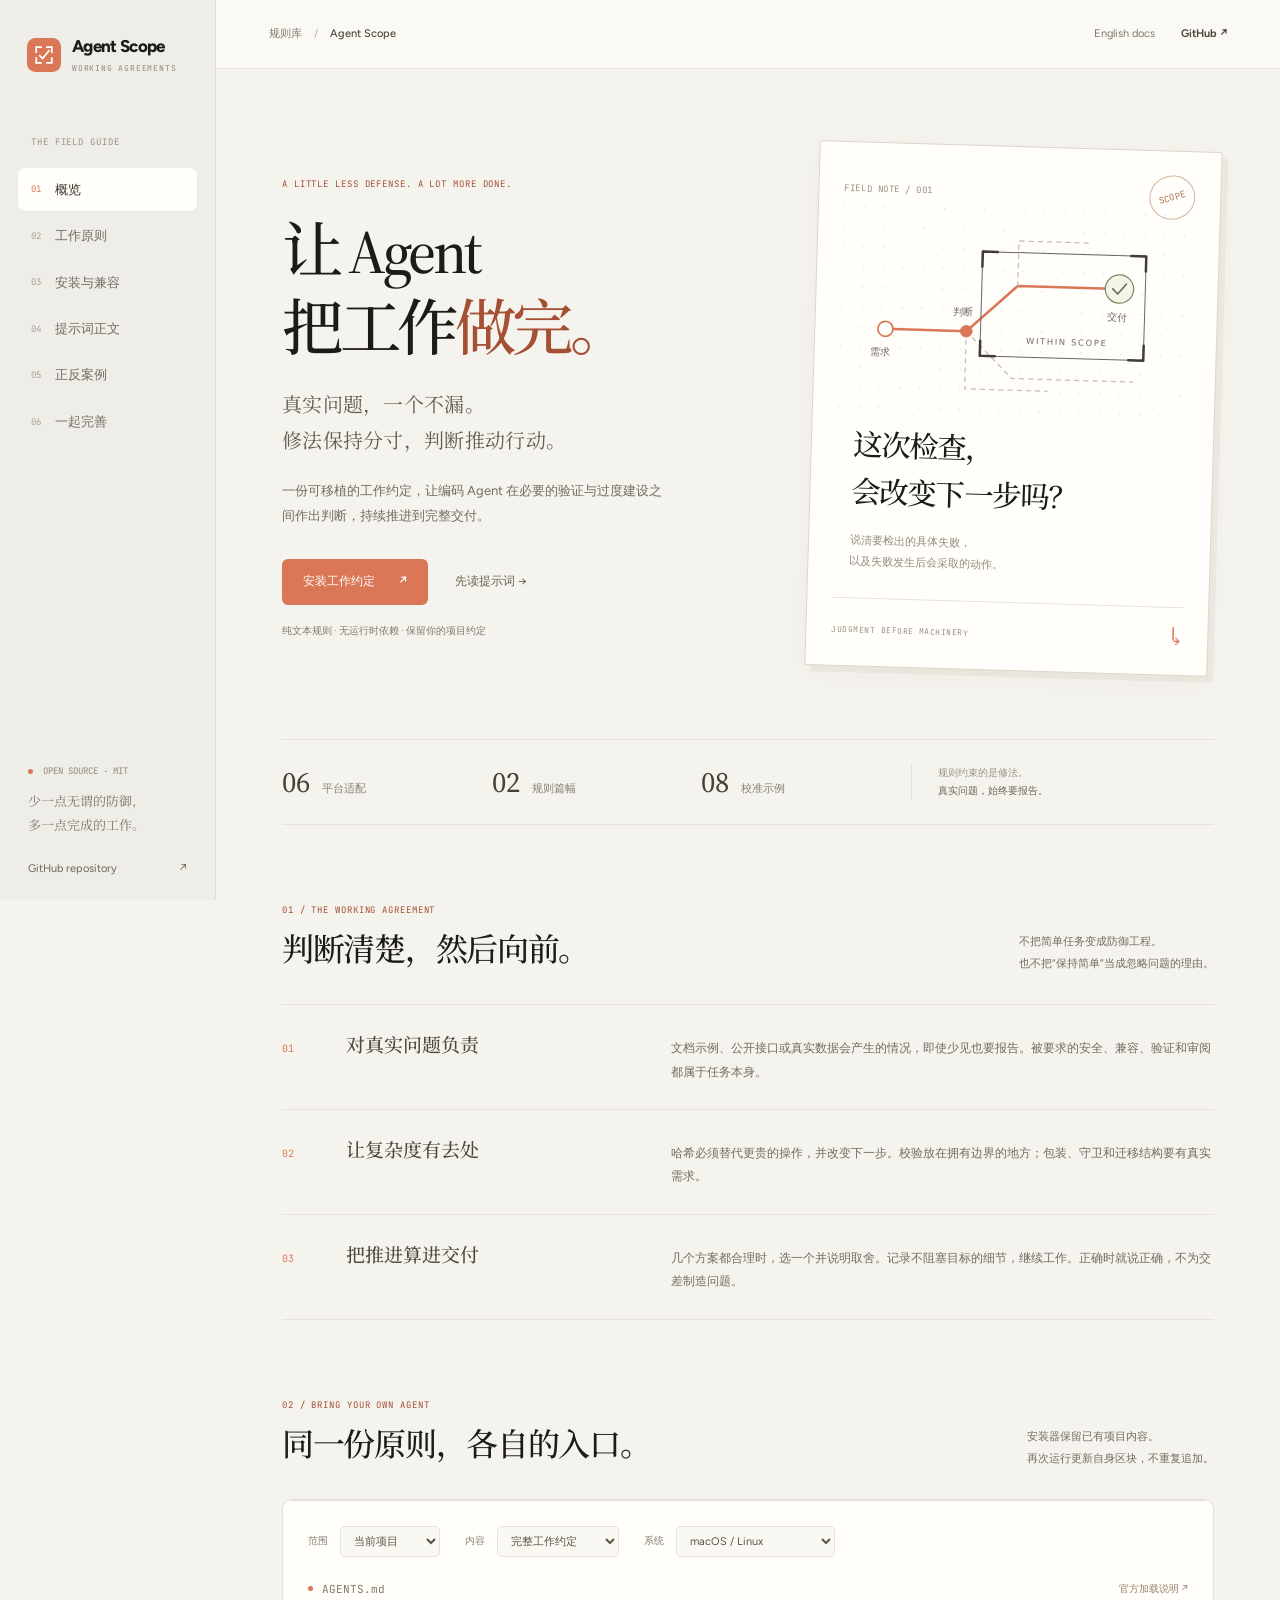
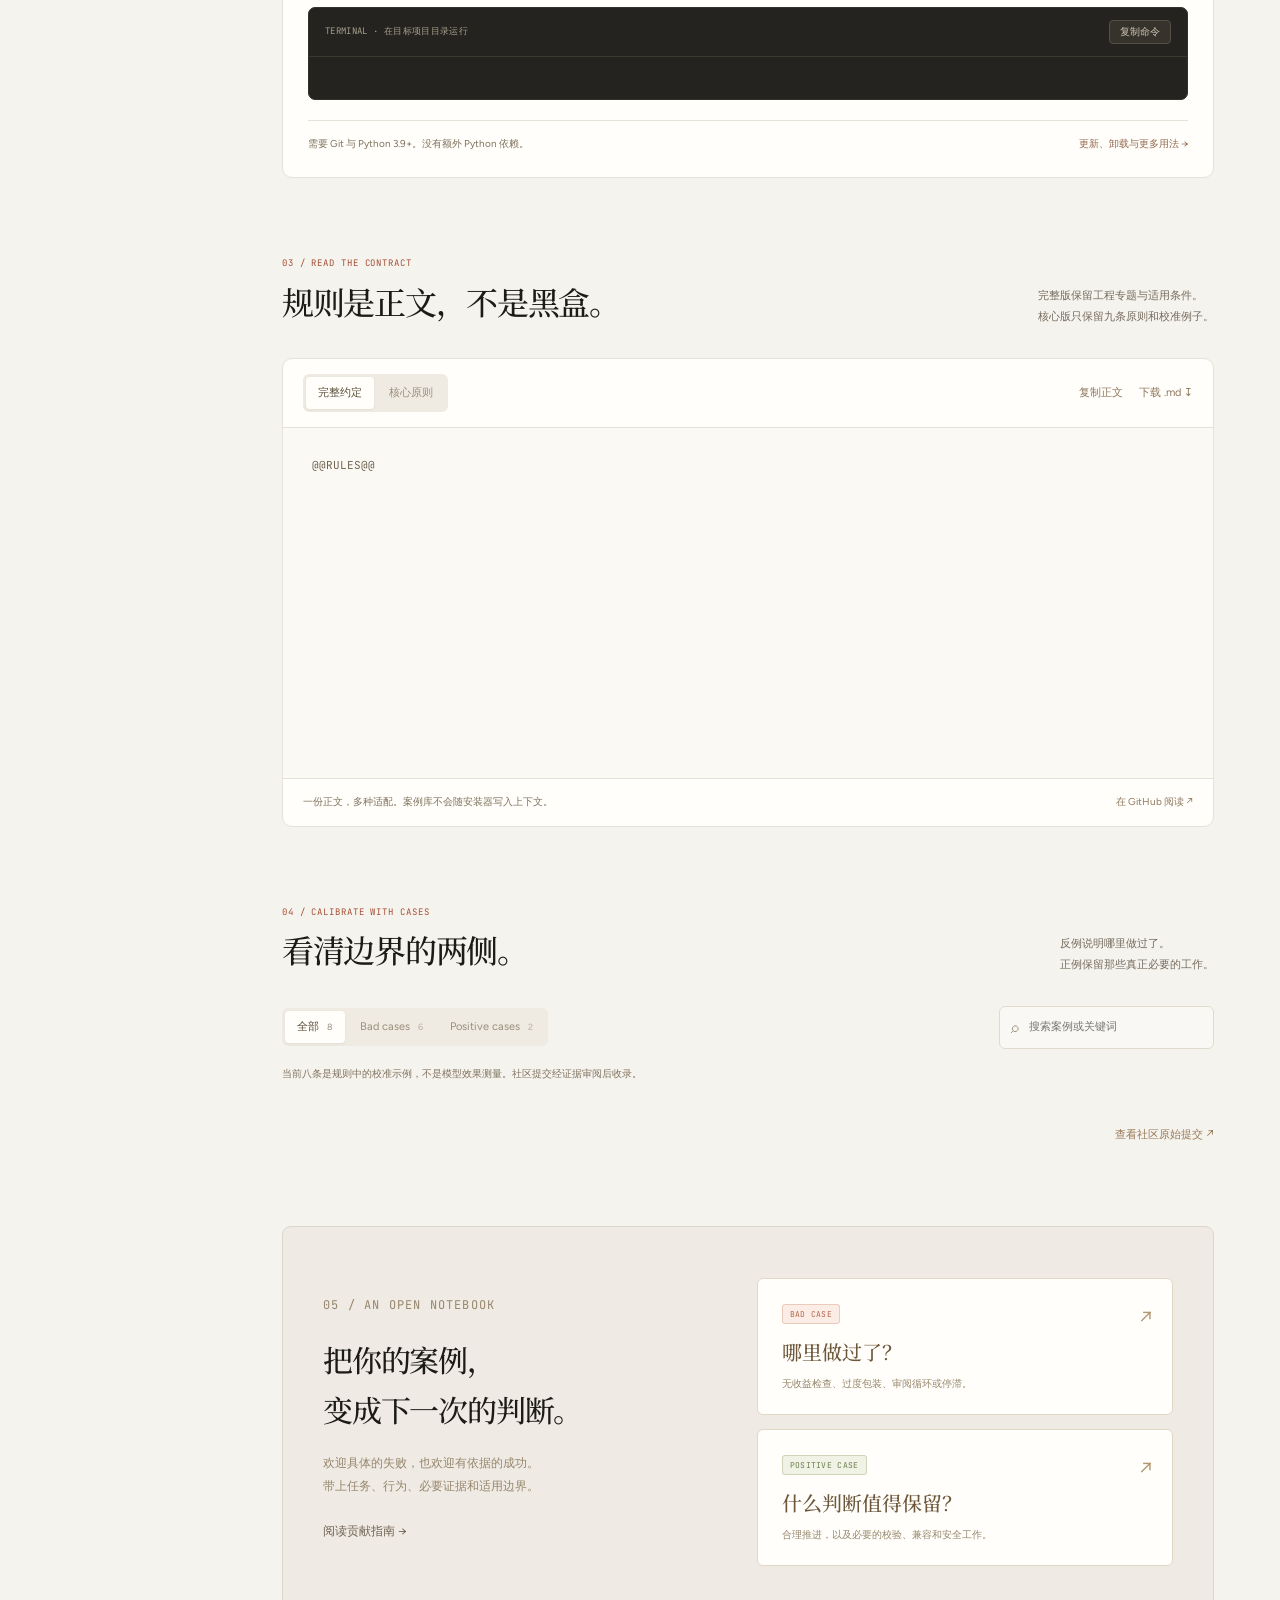
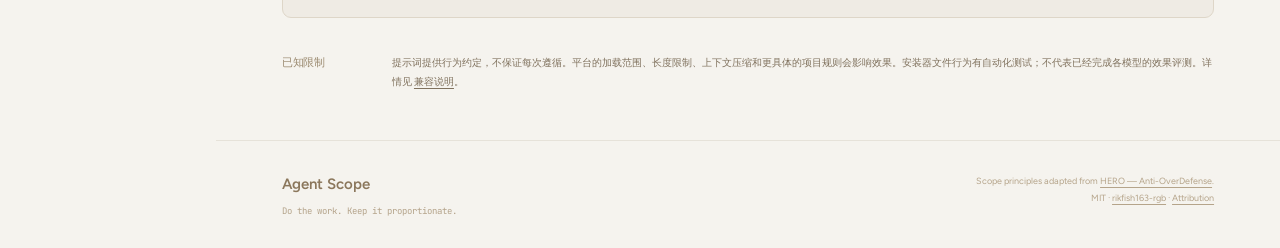
==== site/index.html @ 38b10b9d "feat: publish agent rules, platform installers, and case library" ====
<!doctype html>
<html lang="zh-CN">
<head>
  <meta charset="utf-8">
  <meta name="viewport" content="width=device-width, initial-scale=1">
  <meta name="color-scheme" content="light">
  <meta name="description" content="给 Agent 一份有分寸的工作约定。保留真实问题，约束过度修法，把任务推进到交付。支持六种平台与公开正反案例。">
  <meta property="og:title" content="Agent Scope — 让 Agent 把工作做完">
  <meta property="og:description" content="Portable rules. Proportionate work. Open cases.">
  <title>Agent Scope · 有分寸地推进，完整地交付</title>
  <link rel="icon" href="mark.svg" type="image/svg+xml">
  <link rel="stylesheet" href="style.css">
  <script defer src="app.js"></script>
</head>
<body>
<a class="skip-link" href="#main">跳到正文</a>
<aside class="sidebar">
  <a class="brand" href="#overview" aria-label="Agent Scope 首页"><img src="mark.svg" alt="" width="34" height="34"><span>Agent Scope<small>WORKING AGREEMENTS</small></span></a>
  <div class="nav-label">THE FIELD GUIDE</div>
  <nav aria-label="页面导航">
    <a class="nav-link active" href="#overview"><span>01</span> 概览</a>
    <a class="nav-link" href="#principles"><span>02</span> 工作原则</a>
    <a class="nav-link" href="#install"><span>03</span> 安装与兼容</a>
    <a class="nav-link" href="#rules"><span>04</span> 提示词正文</a>
    <a class="nav-link" href="#cases"><span>05</span> 正反案例</a>
    <a class="nav-link" href="#contribute"><span>06</span> 一起完善</a>
  </nav>
  <div class="sidebar-note"><span class="small-dot"></span> OPEN SOURCE · MIT<p>少一点无谓的防御，<br>多一点完成的工作。</p><a href="https://github.com/rikfish163-rgb/agent-scope">GitHub repository <span aria-hidden="true">↗</span></a></div>
</aside>
<div class="shell">
  <header class="topbar"><span class="breadcrumb">规则库 <span>/</span> <strong>Agent Scope</strong></span><div><a href="https://github.com/rikfish163-rgb/agent-scope/blob/main/README_EN.md" lang="en">English docs</a><a class="top-github" href="https://github.com/rikfish163-rgb/agent-scope">GitHub <span aria-hidden="true">↗</span></a></div></header>
  <main id="main">
    <section id="overview" class="hero section-anchor">
      <div class="hero-copy"><p class="eyebrow">A LITTLE LESS DEFENSE. A LOT MORE DONE.</p><h1>让 Agent<br>把工作<span class="accent-word">做完。</span></h1><p class="hero-lead">真实问题，一个不漏。<br>修法保持分寸，判断推动行动。</p><p class="hero-description">一份可移植的工作约定，让编码 Agent 在必要的验证与过度建设之间作出判断，持续推进到完整交付。</p><div class="hero-actions"><a class="button primary" href="#install">安装工作约定 <span aria-hidden="true">↗</span></a><a class="text-link" href="#rules">先读提示词 <span aria-hidden="true">→</span></a></div><p class="hero-caption">纯文本规则 · 无运行时依赖 · 保留你的项目约定</p></div>
      <figure class="field-note"><div class="note-top"><span>FIELD NOTE / 001</span><span class="note-stamp">SCOPE</span></div><svg class="scope-drawing" viewBox="0 0 420 260" role="img" aria-label="任务从需求经过判断，抵达交付；超出范围的分支停止延伸"><defs><pattern id="grid" width="24" height="24" patternUnits="userSpaceOnUse"><circle cx="1" cy="1" r=".8" fill="#d9d2c7"/></pattern></defs><rect x="0" y="0" width="420" height="260" fill="url(#grid)"/><g fill="none" stroke-linecap="round" stroke-linejoin="round"><path d="M54 147H151L211 91H333" stroke="#da7756" stroke-width="3"/><path d="M151 147V216H250M211 91V37H294M151 147L207 202H352" stroke="#c5beb2" stroke-width="1.5" stroke-dasharray="5 6"/><rect x="168" y="51" width="196" height="125" rx="5" stroke="#69665d" stroke-width="1.2"/><path d="M168 69V51H186M346 51H364V69M168 158V176H186M346 176H364V158" stroke="#403d34" stroke-width="3"/><circle cx="54" cy="147" r="9" fill="#fffefa" stroke="#da7756" stroke-width="2"/><circle cx="151" cy="147" r="7" fill="#da7756" stroke="#da7756"/><circle cx="333" cy="91" r="17" fill="#f2f5e9" stroke="#7e8b60" stroke-width="1.5"/><path d="M325 91l6 6 10-12" stroke="#67724d" stroke-width="2"/></g><g font-family="system-ui,sans-serif" font-size="12" fill="#6f695e"><text x="37" y="179">需求</text><text x="135" y="128">判断</text><text x="319" y="129">交付</text><text x="223" y="160" font-size="10" letter-spacing="2">WITHIN SCOPE</text></g></svg><blockquote>这次检查，<br>会改变下一步吗？</blockquote><figcaption>说清要检出的具体失败，<br>以及失败发生后会采取的动作。</figcaption><div class="note-bottom"><span>JUDGMENT BEFORE MACHINERY</span><span aria-hidden="true">↳</span></div></figure>
    </section>
    <div class="facts-strip"><div><strong>06</strong><span>平台适配</span></div><div><strong>02</strong><span>规则篇幅</span></div><div><strong>08</strong><span>校准示例</span></div><p>规则约束的是修法。<br><b>真实问题，始终要报告。</b></p></div>
    <section id="principles" class="section-anchor content-section">
      <div class="section-heading"><div><p class="eyebrow">01 / THE WORKING AGREEMENT</p><h2>判断清楚，然后向前。</h2></div><p>不把简单任务变成防御工程。<br>也不把“保持简单”当成忽略问题的理由。</p></div>
      <div class="principle-list"><article><span class="principle-number">01</span><h3>对真实问题负责</h3><p>文档示例、公开接口或真实数据会产生的情况，即使少见也要报告。被要求的安全、兼容、验证和审阅都属于任务本身。</p></article><article><span class="principle-number">02</span><h3>让复杂度有去处</h3><p>哈希必须替代更贵的操作，并改变下一步。校验放在拥有边界的地方；包装、守卫和迁移结构要有真实需求。</p></article><article><span class="principle-number">03</span><h3>把推进算进交付</h3><p>几个方案都合理时，选一个并说明取舍。记录不阻塞目标的细节，继续工作。正确时就说正确，不为交差制造问题。</p></article></div>
    </section>
    <section id="install" class="section-anchor content-section">
      <div class="section-heading"><div><p class="eyebrow">02 / BRING YOUR OWN AGENT</p><h2>同一份原则，各自的入口。</h2></div><p>安装器保留已有项目内容。<br>再次运行更新自身区块，不重复追加。</p></div>
      <div class="install-panel">
        <div id="platform-tabs" class="platform-tabs" role="tablist" aria-label="选择 Agent 平台"></div>
        <div class="install-body"><div class="install-controls"><label>范围<select id="install-scope"><option value="project">当前项目</option><option value="global">个人全局</option></select></label><label>内容<select id="install-profile"><option value="full">完整工作约定</option><option value="core">核心九条原则</option></select></label><label>系统<select id="install-os"><option value="posix">macOS / Linux</option><option value="windows">Windows PowerShell</option></select></label></div><div class="destination"><span class="small-dot"></span><span id="install-target">AGENTS.md</span><a id="platform-source" href="https://learn.chatgpt.com/docs/agent-configuration/agents-md">官方加载说明 ↗</a></div><div class="terminal"><div class="terminal-head"><span id="terminal-label">TERMINAL · 在目标项目目录运行</span><button id="copy-install" type="button" class="copy-button">复制命令</button></div><pre><code id="install-command"></code></pre></div><p id="platform-note" class="platform-note"></p><div class="install-bottom"><span>需要 Git 与 Python 3.9+。没有额外 Python 依赖。</span><a href="https://github.com/rikfish163-rgb/agent-scope/blob/main/hosts.md">更新、卸载与更多用法 →</a></div></div>
      </div>
      <noscript><p>选择器需要 JavaScript。可直接打开 <a href="https://github.com/rikfish163-rgb/agent-scope/blob/main/hosts.md">完整安装文档</a>，或下载下面的规则正文。</p></noscript>
    </section>
    <section id="rules" class="section-anchor content-section">
      <div class="section-heading"><div><p class="eyebrow">03 / READ THE CONTRACT</p><h2>规则是正文，<br class="mobile-only">不是黑盒。</h2></div><p>完整版保留工程专题与适用条件。<br>核心版只保留九条原则和校准例子。</p></div>
      <div class="rule-panel"><div class="rule-toolbar"><div class="segmented" role="group" aria-label="规则版本"><button type="button" data-profile="full" aria-pressed="true">完整约定</button><button type="button" data-profile="core" aria-pressed="false">核心原则</button></div><div class="rule-actions"><span id="rule-size"></span><button type="button" id="copy-rules" class="text-button">复制正文</button><a id="download-rules" href="RULES.md" download>下载 .md ↧</a></div></div><pre id="rule-text" tabindex="0" aria-label="规则正文">@@RULES@@</pre><div class="rule-foot"><span>一份正文，多种适配。案例库不会随安装器写入上下文。</span><a href="https://github.com/rikfish163-rgb/agent-scope/blob/main/RULES.md">在 GitHub 阅读 ↗</a></div></div>
    </section>
    <section id="cases" class="section-anchor content-section">
      <div class="section-heading"><div><p class="eyebrow">04 / CALIBRATE WITH CASES</p><h2>看清边界的两侧。</h2></div><p>反例说明哪里做过了。<br>正例保留那些真正必要的工作。</p></div>
      <div class="case-controls"><div class="segmented" role="group" aria-label="案例类型"><button type="button" data-filter="all" aria-pressed="true">全部 <span>8</span></button><button type="button" data-filter="bad" aria-pressed="false">Bad cases <span>6</span></button><button type="button" data-filter="positive" aria-pressed="false">Positive cases <span>2</span></button></div><label class="case-search"><span aria-hidden="true">⌕</span><input type="search" id="case-search" placeholder="搜索案例或关键词" aria-label="搜索案例"></label></div>
      <p class="case-note">当前八条是规则中的校准示例，不是模型效果测量。社区提交经证据审阅后收录。</p><div id="case-grid" class="case-grid" aria-live="polite"></div><p id="case-empty" class="empty-state" hidden>没有匹配的案例。试试其他关键词。</p>
      <a class="cases-issues" href="https://github.com/rikfish163-rgb/agent-scope/issues">查看社区原始提交 <span aria-hidden="true">↗</span></a>
    </section>
    <section id="contribute" class="section-anchor contribute"><div><p class="eyebrow">05 / AN OPEN NOTEBOOK</p><h2>把你的案例，<br>变成下一次的判断。</h2><p>欢迎具体的失败，也欢迎有依据的成功。<br>带上任务、行为、必要证据和适用边界。</p><a class="text-link" href="https://github.com/rikfish163-rgb/agent-scope/blob/main/CONTRIBUTING.md">阅读贡献指南 →</a></div><div class="contribute-links"><a href="https://github.com/rikfish163-rgb/agent-scope/issues/new?template=bad-case.yml"><span class="case-tag bad">BAD CASE</span><h3>哪里做过了？</h3><p>无收益检查、过度包装、审阅循环或停滞。</p><span class="submit-arrow" aria-hidden="true">↗</span></a><a href="https://github.com/rikfish163-rgb/agent-scope/issues/new?template=positive-case.yml"><span class="case-tag positive">POSITIVE CASE</span><h3>什么判断值得保留？</h3><p>合理推进，以及必要的校验、兼容和安全工作。</p><span class="submit-arrow" aria-hidden="true">↗</span></a></div></section>
    <section class="limitations"><h2>已知限制</h2><p>提示词提供行为约定，不保证每次遵循。平台的加载范围、长度限制、上下文压缩和更具体的项目规则会影响效果。安装器文件行为有自动化测试；不代表已经完成各模型的效果评测。详情见 <a href="https://github.com/rikfish163-rgb/agent-scope/blob/main/hosts.md#已知限制">兼容说明</a>。</p></section>
  </main>
  <footer><div class="footer-brand">Agent Scope<span>Do the work. Keep it proportionate.</span></div><p>Scope principles adapted from <a href="https://github.com/wanshuiyin/HERO-Anti-OverDefense">HERO — Anti-OverDefense</a>.<br>MIT · <a href="https://github.com/rikfish163-rgb">rikfish163-rgb</a> · <a href="https://github.com/rikfish163-rgb/agent-scope/blob/main/THIRD_PARTY_NOTICES.md">Attribution</a></p></footer>
</div>
<div id="toast" role="status" class="toast" hidden></div>
<script id="scope-data" type="application/json">@@DATA@@</script>
</body>
</html>
---- site/style.css ----
@import url('https://fonts.googleapis.com/css2?family=Figtree:wght@400;500;600;650;700;750&family=JetBrains+Mono:wght@400;500&family=Noto+Serif+SC:wght@400;500;600&family=Source+Serif+4:wght@400;500;600&display=swap');
:root{--surface:#f5f3ee;--paper:#fffefa;--ink:#1d1b16;--muted:#77736a;--line:#e6e2d9;--accent:#da7756;--accent-dark:#a54f34;--accent-soft:#fbede7;--green:#69784c;--ui:Figtree,"Noto Sans CJK SC","Microsoft YaHei",system-ui,sans-serif;--code:"JetBrains Mono",ui-monospace,Consolas,monospace;--serif:"Source Serif 4","Noto Serif SC","Noto Serif CJK SC",Georgia,serif;font:15px/1.65 var(--ui);color:var(--ink);font-synthesis:none}
*{box-sizing:border-box}html{scroll-behavior:smooth}body{margin:0;min-width:320px;background:var(--surface)}a{color:inherit;text-decoration:none}button,input,select{font:inherit}button{cursor:pointer;color:inherit}button:focus-visible,input:focus-visible,select:focus-visible,a:focus-visible,pre:focus-visible,summary:focus-visible{outline:3px solid #da775680;outline-offset:4px}[hidden]{display:none!important}h1,h2,h3,p,figure{margin:0}button:disabled{cursor:not-allowed}::selection{background:#ead3c4}.skip-link{position:fixed;z-index:20;top:-80px;left:20px;background:var(--ink);color:white;padding:10px 18px}.skip-link:focus{top:12px}.mobile-only{display:none}
.sidebar{position:fixed;inset:0 auto 0 0;width:216px;background:#efede7;border-right:1px solid #e3dfd5;display:flex;flex-direction:column;padding:32px 18px 25px;z-index:10}.brand{display:flex;gap:11px;align-items:center;padding:0 9px;font-size:17px;font-weight:750;letter-spacing:-.04em}.brand small{display:block;font:8px/2.2 var(--code);letter-spacing:.1em;color:#938b80}.nav-label{font:9px var(--code);letter-spacing:.1em;color:#9a9388;margin:58px 13px 17px}.nav-link{display:flex;align-items:center;gap:14px;padding:11px 13px;border-radius:7px;margin:3px 0;color:#736d63;font-size:13px;transition:background .15s}.nav-link span{font:9px var(--code);color:#aaa195}.nav-link:hover{background:#e8e4dc}.nav-link.active{background:var(--paper);color:#393126;box-shadow:0 1px 3px #332a1707}.nav-link.active span{color:var(--accent)}.sidebar-note{margin-top:auto;padding:35px 10px 0;color:#928a7d;font:9px var(--code)}.sidebar-note p{font:13px/1.9 var(--serif);margin:13px 0 23px;color:#80776a}.sidebar-note a{font:11px var(--ui);color:#706658;display:flex;justify-content:space-between}.small-dot{display:inline-block;width:5px;height:5px;flex:none;border-radius:50%;background:var(--accent);margin-right:5px}.shell{margin-left:216px}.topbar{height:69px;padding:0 5%;display:flex;align-items:center;justify-content:space-between;border-bottom:1px solid var(--line);font-size:11px;color:#817a6e;background:#fffefa77}.breadcrumb span{margin:0 9px;color:#b8b0a3}.breadcrumb strong{font-weight:500;color:#4f473b}.topbar>div{display:flex;gap:26px;align-items:center}.top-github{font-weight:650;color:#4e4539}.topbar a:hover{text-decoration:underline}main{max-width:1300px;padding:0 6.2%;margin:auto}.section-anchor{scroll-margin-top:28px}.hero{display:grid;grid-template-columns:1.2fr 1fr;gap:5%;align-items:center;padding:77px 0 68px}.eyebrow{font:9px/1.6 var(--code);letter-spacing:.1em;color:var(--accent-dark)}h1{font:500 clamp(47px,4.8vw,76px)/1.24 var(--serif);letter-spacing:-.055em;margin:23px 0 20px}.accent-word{color:var(--accent-dark)}.hero-lead{font:400 20px/1.8 var(--serif);letter-spacing:.015em;color:#665c4e}.hero-description{max-width:390px;font-size:13px;line-height:1.95;color:#8a8174;margin-top:19px}.hero-actions{display:flex;align-items:center;gap:27px;margin-top:31px}.button{display:inline-flex;align-items:center;gap:24px;padding:12px 20px;border-radius:6px;font-size:12px;font-weight:650;border:1px solid transparent}.button.primary{background:var(--accent);color:var(--paper)}.button.primary:hover{background:#c3694a}.text-link{font-size:12px;color:#6d604f}.text-link:hover{color:var(--accent-dark)}.hero-caption{font-size:10px;color:#a1988b;margin-top:18px}.field-note{align-self:center;transform:rotate(1.7deg);background:var(--paper);border:1px solid #ddd6c9;border-radius:3px;padding:24px 25px 19px;box-shadow:0 9px 30px #51402809,6px 6px 0 #eae5db99;position:relative}.note-top,.note-bottom{display:flex;justify-content:space-between;align-items:center;color:#9c9181;font:9px var(--code);letter-spacing:.06em}.note-stamp{border:1px solid #d5b69e;border-radius:50%;color:#ae7354;font-size:9px;padding:15px 8px;transform:rotate(-18deg)}.scope-drawing{width:100%;height:auto;display:block;margin:-5px 0 0}.field-note blockquote{font:500 clamp(21px,2.3vw,31px)/1.6 var(--serif);letter-spacing:-.03em;margin:0 0 14px 16px}.field-note figcaption{font-size:11px;color:#958b7d;line-height:1.85;margin-left:16px}.note-bottom{border-top:1px solid var(--line);padding-top:15px;margin-top:26px;font-size:8px}.note-bottom>span:last-child{font:24px var(--serif);color:var(--accent)}.facts-strip{display:grid;grid-template-columns:repeat(3,1fr) 1.6fr;border-top:1px solid var(--line);border-bottom:1px solid var(--line);padding:22px 0;align-items:center;gap:20px}.facts-strip>div{display:flex;align-items:baseline;gap:12px}.facts-strip strong{font:400 29px var(--serif);color:#494032}.facts-strip span{font-size:11px;color:#8a8072}.facts-strip>p{font-size:10px;line-height:1.8;color:#9d9385;border-left:1px solid var(--line);padding-left:26px}.facts-strip b{color:#706554;font-weight:500}.content-section{padding-top:78px}.section-heading{display:flex;align-items:flex-end;justify-content:space-between;gap:30px;margin-bottom:30px}h2{font:500 32px/1.5 var(--serif);letter-spacing:-.04em;margin-top:9px}.section-heading>p{font-size:11px;line-height:1.95;color:#9b9183;max-width:290px}.principle-list{border-top:1px solid var(--line)}.principle-list article{display:grid;grid-template-columns:40px 1fr 1.8fr;gap:24px;border-bottom:1px solid var(--line);padding:25px 0;align-items:baseline}.principle-number{font:10px var(--code);color:var(--accent)}.principle-list h3{font:500 19px var(--serif);color:#51483a}.principle-list p{font-size:12px;line-height:1.95;color:#8b8173}.install-panel,.rule-panel{background:var(--paper);border:1px solid var(--line);border-radius:10px;overflow:hidden}.platform-tabs{display:flex;overflow:auto;border-bottom:1px solid var(--line);padding:0 21px;background:#f0ede6}.platform-tabs button{padding:17px 15px;border:0;border-bottom:2px solid transparent;background:none;color:#8b8173;font-size:12px;white-space:nowrap}.platform-tabs button[aria-selected=true]{border-bottom-color:var(--accent);color:#4d4132;font-weight:650}.install-body{padding:25px}.install-controls{display:flex;gap:25px;flex-wrap:wrap}.install-controls label{display:flex;align-items:center;gap:12px;font-size:10px;color:#8c8273}.install-controls select{appearance:auto;border:1px solid #e7e1d6;border-radius:5px;padding:7px 25px 7px 9px;background:#faf8f3;color:#5e5342;font-size:11px;max-width:100%}.destination{display:flex;align-items:center;font:11px var(--code);color:#857866;gap:4px;margin:25px 0 11px;flex-wrap:wrap;overflow-wrap:anywhere}.destination a{margin-left:auto;font:10px var(--ui);color:#9b8066}.terminal{background:#24231f;border:1px solid #34322b;border-radius:7px;overflow:hidden;color:#ece5d9}.terminal-head{display:flex;justify-content:space-between;align-items:center;border-bottom:1px solid #3b3830;padding:12px 16px;color:#a69e8d;font:9px var(--code);letter-spacing:.04em}.copy-button{border:1px solid #555044;background:#36332c;color:#cfc5b4;border-radius:4px;font-size:10px;padding:4px 10px}.copy-button:hover{background:#484237}.terminal pre{padding:21px 18px;margin:0;font:11px/2.1 var(--code);overflow:auto;tab-size:2}.platform-note{margin-top:16px;font-size:11px;line-height:1.8;color:#958977}.install-bottom{margin-top:20px;padding-top:15px;border-top:1px solid var(--line);display:flex;justify-content:space-between;gap:20px;font-size:10px;color:#a19583}.install-bottom a{color:#95694f}.rule-toolbar,.rule-foot{display:flex;justify-content:space-between;align-items:center;gap:14px;padding:15px 20px}.rule-toolbar{border-bottom:1px solid var(--line)}.segmented{display:flex;gap:3px;padding:3px;background:#efebe3;border-radius:6px;align-items:center}.segmented button{border:0;background:none;border-radius:4px;padding:7px 12px;font-size:11px;white-space:nowrap;color:#9a8d7a}.segmented button[aria-pressed=true]{background:var(--paper);color:#5c4f3b;box-shadow:0 1px 3px #35291110}.segmented button span{font-size:9px;margin-left:5px;opacity:.65}.rule-actions{display:flex;align-items:center;gap:16px;font-size:11px;color:#90785e}.rule-actions>span{font:9px var(--code);color:#a89b87}.text-button{border:0;background:none;font-size:11px;padding:5px 0;color:#90785e}#rule-text{height:350px;overflow:auto;margin:0;padding:27px 29px;color:#706350;background:#fbf9f4;font:11px/1.9 var(--code);white-space:pre-wrap;overflow-wrap:anywhere;tab-size:2}.rule-foot{border-top:1px solid var(--line);font-size:10px;color:#a49783}.rule-foot a{color:#90785e}.case-controls{display:flex;gap:20px;align-items:center;justify-content:space-between}.case-search{display:flex;align-items:center;gap:8px;border:1px solid #e1dbce;background:#fffefa90;border-radius:6px;padding:8px 11px;color:#9b8d78}.case-search input{width:175px;font-size:11px;outline:none;background:none;border:0;color:#665944}.case-search:focus-within{outline:2px solid #da775680;outline-offset:2px}.case-note{font-size:10px;color:#a99c88;margin:17px 0 20px}.case-grid{display:grid;grid-template-columns:repeat(2,minmax(0,1fr));gap:15px}.case-card{border:1px solid #e3ddcf;border-radius:8px;background:#fffefa99;padding:22px;display:flex;flex-direction:column}.case-top{display:flex;justify-content:space-between;gap:10px;align-items:center}.case-tag{font:8px var(--code);letter-spacing:.04em;border:1px solid;padding:4px 7px;border-radius:3px}.case-tag.bad{color:#b1664a;border-color:#e9cabb;background:#fbede6}.case-tag.positive{color:#6d7e4d;border-color:#ced5b8;background:#eff2e5}.case-id{font:9px var(--code);color:#b1a58f}.case-card h3{font:500 20px/1.5 var(--serif);letter-spacing:-.02em;color:#5c4e39;margin-top:14px}.case-summary{font-size:12px;line-height:1.9;color:#94836a;margin:9px 0 18px}.case-family{font-size:9px;color:#b3a58d;margin-top:auto}.case-card details{margin-top:13px;border-top:1px solid #e9e2d6;padding-top:12px}.case-card summary{font-size:10px;color:#9c7454;cursor:pointer}.case-card dl{font-size:11px;line-height:1.9;margin-bottom:0}.case-card dt{font-weight:650;color:#746043;margin-top:12px}.case-card dd{margin:4px 0;color:#978267}.case-card .evidence{font-size:9px;color:#af9a7c;margin-top:14px}.case-card .evidence a{text-decoration:underline;text-underline-offset:3px}.empty-state{text-align:center;padding:40px;color:var(--muted);font-size:13px}.cases-issues{display:block;text-align:right;font-size:11px;color:#977957;margin-top:24px}.contribute{display:grid;grid-template-columns:1fr 1.1fr;gap:55px;padding:51px 40px;margin-top:82px;border:1px solid #ded6c8;border-radius:9px;background:#eae5db88}.contribute h2{font-size:30px;line-height:1.65}.contribute p{font-size:12px;color:#96866c;line-height:1.9;margin:16px 0 20px}.contribute-links{display:grid;gap:14px}.contribute-links>a{background:var(--paper);border:1px solid #e0d7c7;border-radius:6px;padding:21px 24px;position:relative;transition:transform .15s}.contribute-links>a:hover{transform:translateY(-2px);border-color:#c9b89c}.contribute-links h3{font:500 20px var(--serif);color:#6d573b;margin:12px 0 0}.contribute-links p{margin:8px 15px 0 0;font-size:10px;line-height:1.8}.submit-arrow{position:absolute;right:20px;top:24px;color:#b19772;font-size:19px}.limitations{display:grid;grid-template-columns:85px 1fr;gap:25px;margin:35px 0 49px}.limitations h2{font:11px var(--ui);margin:2px 0;color:#9b8a70}.limitations p{font-size:10px;color:#a99a82;line-height:1.9}.limitations a{text-decoration:underline;text-underline-offset:3px}footer{border-top:1px solid var(--line);padding:31px 6.2%;display:flex;justify-content:space-between;gap:24px;max-width:1300px;margin:auto}.footer-brand{font-size:15px;font-weight:600;color:#8b775c}.footer-brand span{display:block;font:9px var(--code);color:#b4a38a;margin-top:8px}footer p{font-size:9px;line-height:1.9;color:#b5a48a;text-align:right}footer a{text-decoration:underline;text-underline-offset:3px}.toast{position:fixed;bottom:28px;left:calc(50% + 108px);transform:translateX(-50%);background:#342f26;color:#fffefa;border-radius:6px;padding:11px 20px;font-size:12px;z-index:30;box-shadow:0 3px 15px #0002}
@media(min-width:1600px){.hero{padding-top:95px;padding-bottom:85px}.hero h1{font-size:78px}}
@media(max-width:1200px){.sidebar{width:185px;padding-left:12px;padding-right:12px}.shell{margin-left:185px}main{padding:0 5%}.hero{gap:5%;padding-top:55px}.hero h1{font-size:53px}.hero-description{max-width:300px}.hero-lead{font-size:18px}.field-note{padding:19px}.hero-actions{gap:17px}.hero-caption{font-size:9px}.platform-tabs{padding:0 8px}.platform-tabs button{padding:16px 11px}.install-controls{gap:17px}.section-heading>p{font-size:10px}.contribute{padding:35px 25px;gap:30px}.toast{left:calc(50% + 92px)}}
@media(max-width:920px){.sidebar{position:static;width:auto;flex-direction:row;align-items:center;justify-content:space-between;padding:18px 5%;border-right:0;border-bottom:1px solid var(--line)}.sidebar nav{display:flex;gap:8px}.sidebar .nav-label,.sidebar-note,.nav-link span,.nav-link:nth-child(-n+2),.nav-link:last-child{display:none}.nav-link{padding:6px 10px;font-size:11px}.shell{margin:0}.topbar{height:50px}.hero{padding:54px 0;gap:7%}.hero h1{font-size:55px}.content-section{padding-top:60px}.toast{left:50%}.brand{padding:0;font-size:16px}.section-heading{gap:15px}.facts-strip>p{padding-left:17px}.principle-list article{grid-template-columns:28px 1fr 1.7fr;gap:15px}}
@media(max-width:650px){.sidebar{padding:16px 6%;gap:12px}.brand{font-size:15px;gap:9px}.brand img{width:29px;height:29px}.brand small{font-size:6px}.sidebar nav{gap:1px}.nav-link{font-size:10px;padding:7px 8px}.nav-link:nth-child(4){display:none}.topbar{padding:0 6%;font-size:10px}.topbar>div{gap:17px}main{padding:0 6%}.hero{grid-template-columns:1fr;gap:38px;padding:42px 0}.hero .eyebrow{font-size:8px}.hero h1{font-size:58px;margin:20px 0}.hero-description{max-width:360px}.hero-actions{gap:25px}.field-note{max-width:370px;width:95%;margin:auto;padding:20px 23px}.scope-drawing{max-height:220px}.field-note blockquote{font-size:26px}.field-note figcaption{font-size:11px}.facts-strip{grid-template-columns:repeat(3,1fr);gap:17px;padding:20px 0}.facts-strip>div{gap:8px}.facts-strip strong{font-size:25px}.facts-strip span{font-size:9px}.facts-strip>p{grid-column:1/-1;border-left:0;border-top:1px solid var(--line);padding:15px 0 0;font-size:10px}.facts-strip>p br{display:none}.facts-strip>p b{margin-left:8px}.section-heading{display:block;margin-bottom:23px}.section-heading>p{margin-top:13px;font-size:11px}.section-heading>p br{display:none}h2{font-size:29px}.principle-list article{grid-template-columns:25px 1fr;gap:7px 12px;padding:23px 0}.principle-list p{grid-column:2;font-size:12px}.principle-list h3{font-size:20px}.platform-tabs{padding:0 9px}.platform-tabs button{font-size:11px;padding:14px 10px}.install-body{padding:18px}.install-controls{display:grid;grid-template-columns:1fr;gap:10px}.install-controls label{justify-content:space-between}.install-controls select{width:180px}.destination{font-size:10px;margin-top:21px;row-gap:8px}.destination a{font-size:9px}.terminal-head{padding:10px;font-size:7px}.terminal pre{padding:17px 13px;font-size:10px}.install-bottom{display:block;line-height:1.9}.install-bottom a{display:block;margin-top:7px}.rule-toolbar{padding:12px;flex-wrap:wrap}.rule-actions{width:100%;justify-content:space-between;gap:10px}.rule-actions>span{font-size:8px}#rule-text{padding:20px 17px;font-size:10px;height:330px}.rule-foot{display:block;font-size:9px;line-height:1.9;padding:13px 16px}.rule-foot a{display:block;margin-top:5px}.case-controls{flex-direction:column;align-items:stretch;gap:14px}.segmented{align-self:flex-start}.segmented button{font-size:10px;padding:7px 10px}.case-search input{width:100%;min-width:0}.case-grid{grid-template-columns:1fr}.case-note{line-height:1.9}.case-card{padding:21px}.contribute{grid-template-columns:1fr;padding:30px 23px;margin-top:60px;gap:28px}.contribute h2{font-size:28px}.contribute p{font-size:11px}.contribute-links>a{padding:21px}.limitations{grid-template-columns:1fr;gap:10px}.limitations p{font-size:10px}footer{display:block;padding:25px 6%}footer p{text-align:left;margin-top:20px}.mobile-only{display:initial}}
.hero-description,.principle-list p,.section-heading>p,.case-summary,.platform-note{color:#756b5d}.case-note,.install-bottom,.rule-foot,.limitations p{color:#80725e}.case-card dd{color:#7b6950}.hero-caption{color:#857867}
@media(prefers-reduced-motion:reduce){html{scroll-behavior:auto}*,*:before,*:after{transition:none!important;animation:none!important}}
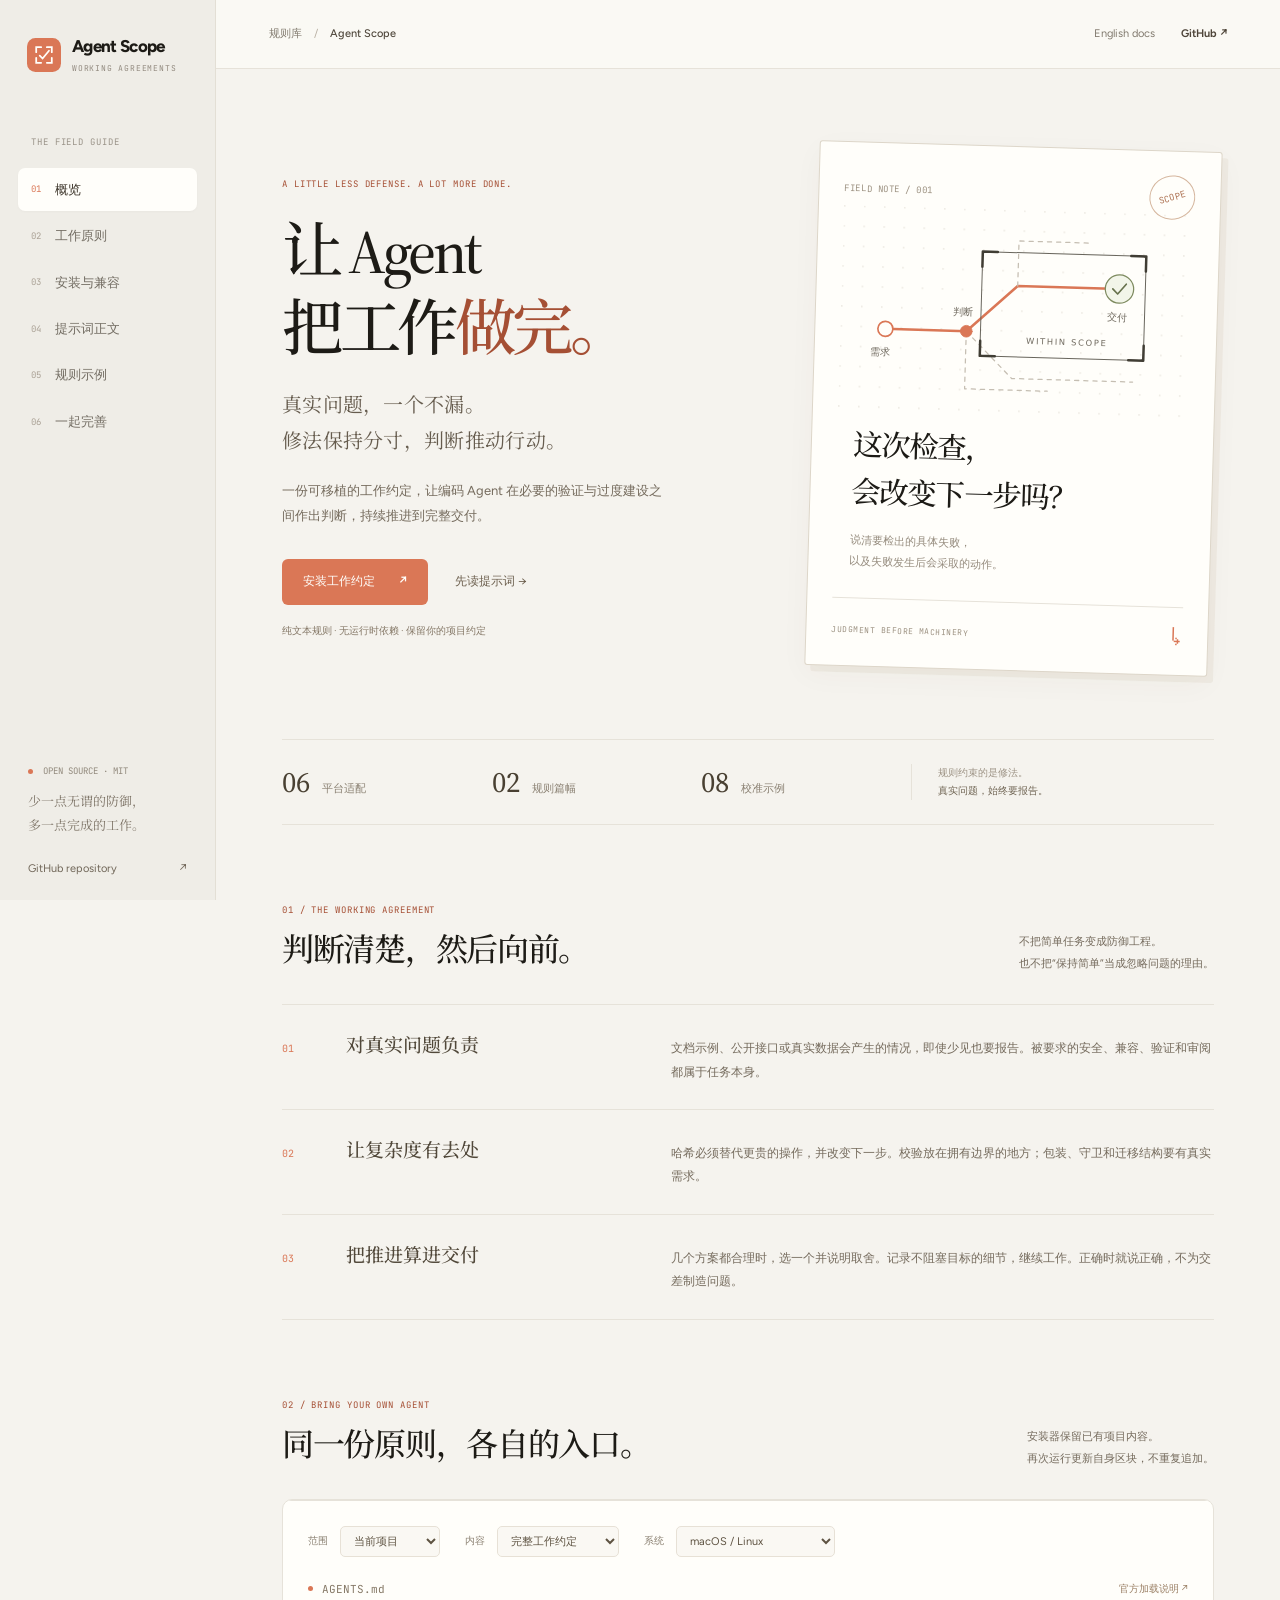
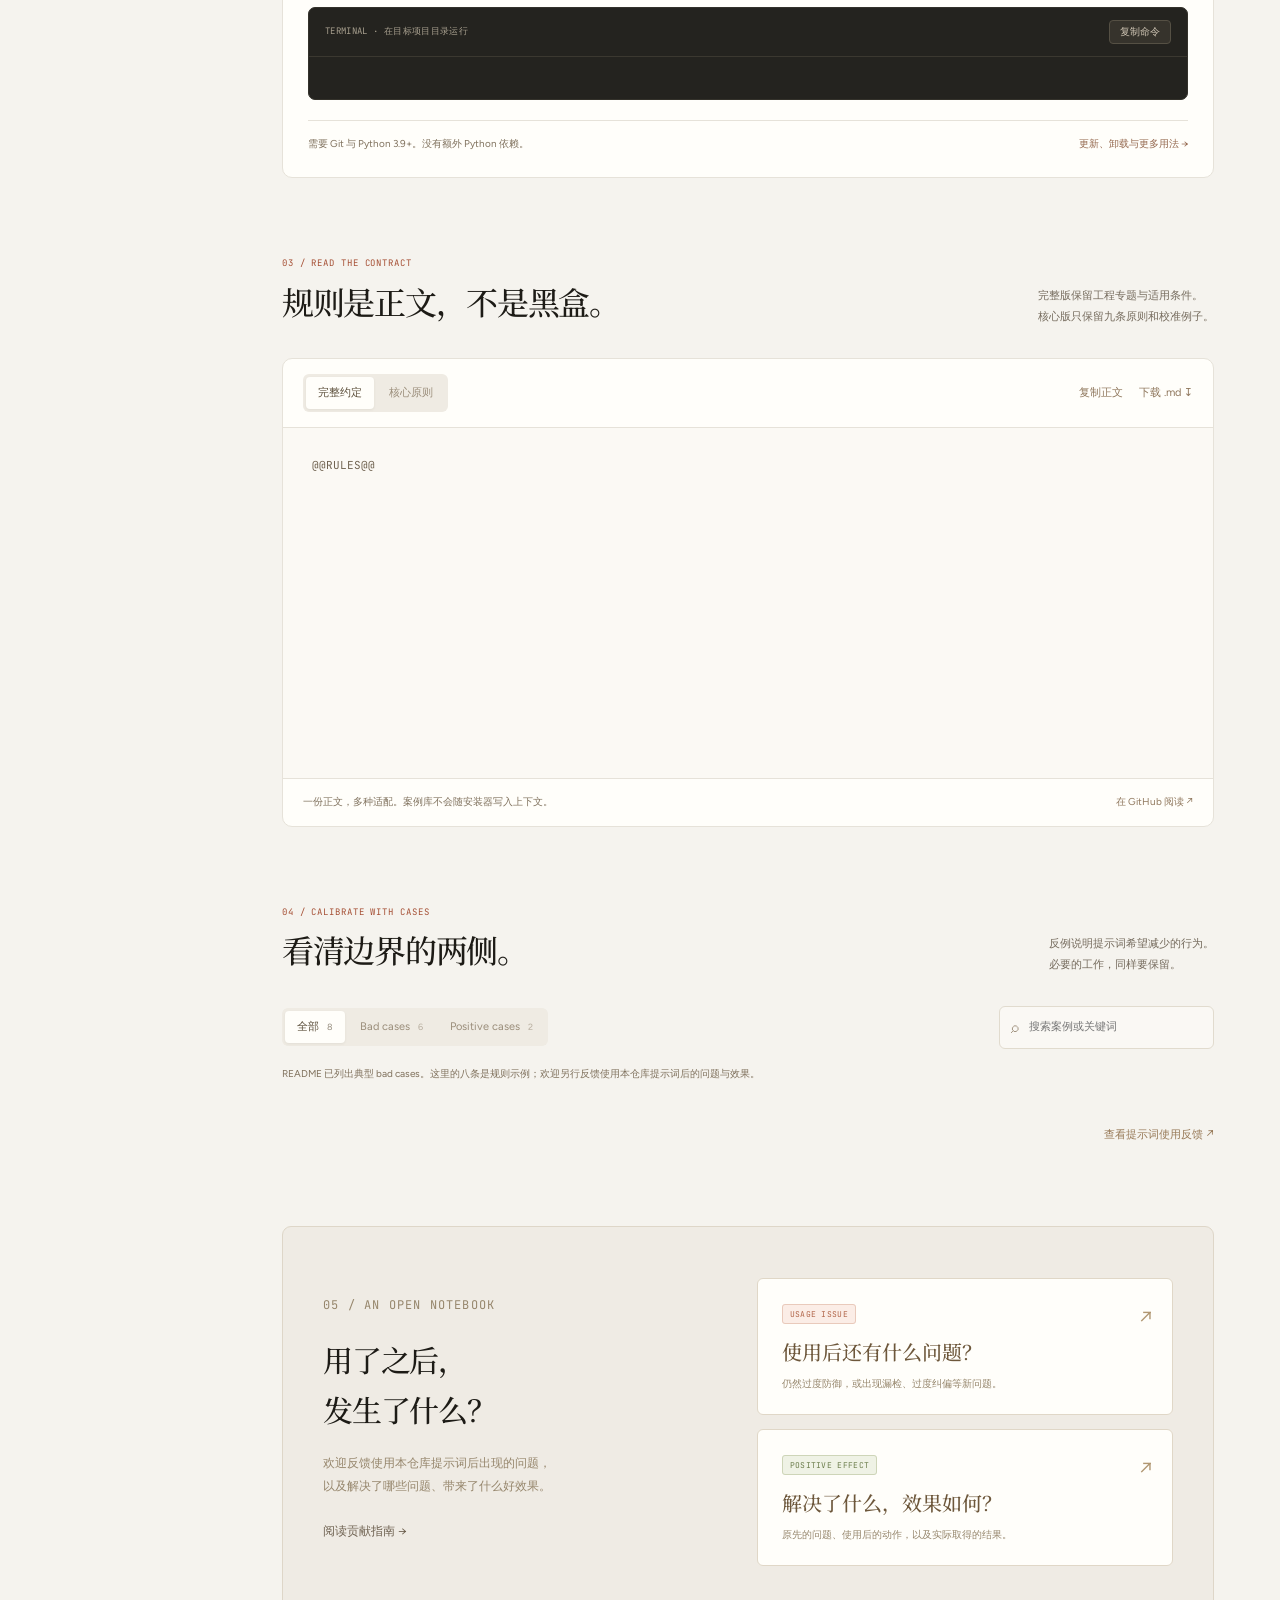
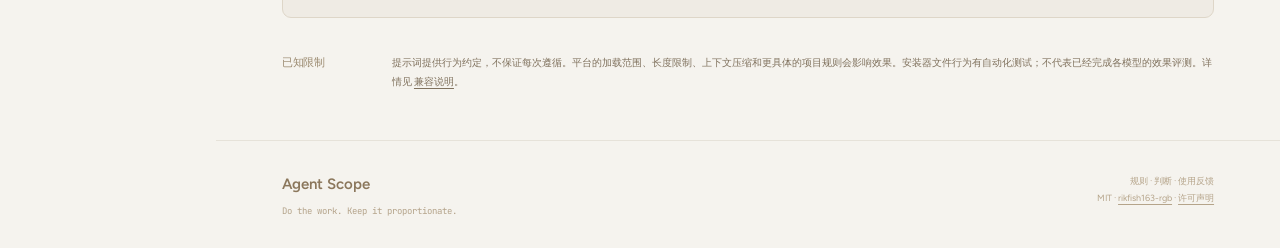
==== commit 8ba8cee2: "docs: add copy-ready prompts and usage feedback" ====
--- a/site/index.html
+++ b/site/index.html
@@ -4,9 +4,9 @@
   <meta charset="utf-8">
   <meta name="viewport" content="width=device-width, initial-scale=1">
   <meta name="color-scheme" content="light">
-  <meta name="description" content="给 Agent 一份有分寸的工作约定。保留真实问题，约束过度修法，把任务推进到交付。支持六种平台与公开正反案例。">
+  <meta name="description" content="给 Agent 一份有分寸的工作约定。保留真实问题，约束过度修法，把任务推进到交付。支持六种平台，欢迎反馈提示词使用后的问题与正向效果。">
   <meta property="og:title" content="Agent Scope — 让 Agent 把工作做完">
-  <meta property="og:description" content="Portable rules. Proportionate work. Open cases.">
+  <meta property="og:description" content="Portable rules. Proportionate work. Practical feedback.">
   <title>Agent Scope · 有分寸地推进，完整地交付</title>
   <link rel="icon" href="mark.svg" type="image/svg+xml">
   <link rel="stylesheet" href="style.css">
@@ -22,7 +22,7 @@
     <a class="nav-link" href="#principles"><span>02</span> 工作原则</a>
     <a class="nav-link" href="#install"><span>03</span> 安装与兼容</a>
     <a class="nav-link" href="#rules"><span>04</span> 提示词正文</a>
-    <a class="nav-link" href="#cases"><span>05</span> 正反案例</a>
+    <a class="nav-link" href="#cases"><span>05</span> 规则示例</a>
     <a class="nav-link" href="#contribute"><span>06</span> 一起完善</a>
   </nav>
   <div class="sidebar-note"><span class="small-dot"></span> OPEN SOURCE · MIT<p>少一点无谓的防御，<br>多一点完成的工作。</p><a href="https://github.com/rikfish163-rgb/agent-scope">GitHub repository <span aria-hidden="true">↗</span></a></div>
@@ -52,15 +52,15 @@
       <div class="rule-panel"><div class="rule-toolbar"><div class="segmented" role="group" aria-label="规则版本"><button type="button" data-profile="full" aria-pressed="true">完整约定</button><button type="button" data-profile="core" aria-pressed="false">核心原则</button></div><div class="rule-actions"><span id="rule-size"></span><button type="button" id="copy-rules" class="text-button">复制正文</button><a id="download-rules" href="RULES.md" download>下载 .md ↧</a></div></div><pre id="rule-text" tabindex="0" aria-label="规则正文">@@RULES@@</pre><div class="rule-foot"><span>一份正文，多种适配。案例库不会随安装器写入上下文。</span><a href="https://github.com/rikfish163-rgb/agent-scope/blob/main/RULES.md">在 GitHub 阅读 ↗</a></div></div>
     </section>
     <section id="cases" class="section-anchor content-section">
-      <div class="section-heading"><div><p class="eyebrow">04 / CALIBRATE WITH CASES</p><h2>看清边界的两侧。</h2></div><p>反例说明哪里做过了。<br>正例保留那些真正必要的工作。</p></div>
+      <div class="section-heading"><div><p class="eyebrow">04 / CALIBRATE WITH CASES</p><h2>看清边界的两侧。</h2></div><p>反例说明提示词希望减少的行为。<br>必要的工作，同样要保留。</p></div>
       <div class="case-controls"><div class="segmented" role="group" aria-label="案例类型"><button type="button" data-filter="all" aria-pressed="true">全部 <span>8</span></button><button type="button" data-filter="bad" aria-pressed="false">Bad cases <span>6</span></button><button type="button" data-filter="positive" aria-pressed="false">Positive cases <span>2</span></button></div><label class="case-search"><span aria-hidden="true">⌕</span><input type="search" id="case-search" placeholder="搜索案例或关键词" aria-label="搜索案例"></label></div>
-      <p class="case-note">当前八条是规则中的校准示例，不是模型效果测量。社区提交经证据审阅后收录。</p><div id="case-grid" class="case-grid" aria-live="polite"></div><p id="case-empty" class="empty-state" hidden>没有匹配的案例。试试其他关键词。</p>
-      <a class="cases-issues" href="https://github.com/rikfish163-rgb/agent-scope/issues">查看社区原始提交 <span aria-hidden="true">↗</span></a>
+      <p class="case-note">README 已列出典型 bad cases。这里的八条是规则示例；欢迎另行反馈使用本仓库提示词后的问题与效果。</p><div id="case-grid" class="case-grid" aria-live="polite"></div><p id="case-empty" class="empty-state" hidden>没有匹配的案例。试试其他关键词。</p>
+      <a class="cases-issues" href="https://github.com/rikfish163-rgb/agent-scope/issues">查看提示词使用反馈 <span aria-hidden="true">↗</span></a>
     </section>
-    <section id="contribute" class="section-anchor contribute"><div><p class="eyebrow">05 / AN OPEN NOTEBOOK</p><h2>把你的案例，<br>变成下一次的判断。</h2><p>欢迎具体的失败，也欢迎有依据的成功。<br>带上任务、行为、必要证据和适用边界。</p><a class="text-link" href="https://github.com/rikfish163-rgb/agent-scope/blob/main/CONTRIBUTING.md">阅读贡献指南 →</a></div><div class="contribute-links"><a href="https://github.com/rikfish163-rgb/agent-scope/issues/new?template=bad-case.yml"><span class="case-tag bad">BAD CASE</span><h3>哪里做过了？</h3><p>无收益检查、过度包装、审阅循环或停滞。</p><span class="submit-arrow" aria-hidden="true">↗</span></a><a href="https://github.com/rikfish163-rgb/agent-scope/issues/new?template=positive-case.yml"><span class="case-tag positive">POSITIVE CASE</span><h3>什么判断值得保留？</h3><p>合理推进，以及必要的校验、兼容和安全工作。</p><span class="submit-arrow" aria-hidden="true">↗</span></a></div></section>
+    <section id="contribute" class="section-anchor contribute"><div><p class="eyebrow">05 / AN OPEN NOTEBOOK</p><h2>用了之后，<br>发生了什么？</h2><p>欢迎反馈使用本仓库提示词后出现的问题，<br>以及解决了哪些问题、带来了什么好效果。</p><a class="text-link" href="https://github.com/rikfish163-rgb/agent-scope/blob/main/CONTRIBUTING.md">阅读贡献指南 →</a></div><div class="contribute-links"><a href="https://github.com/rikfish163-rgb/agent-scope/issues/new?template=bad-case.yml"><span class="case-tag bad">USAGE ISSUE</span><h3>使用后还有什么问题？</h3><p>仍然过度防御，或出现漏检、过度纠偏等新问题。</p><span class="submit-arrow" aria-hidden="true">↗</span></a><a href="https://github.com/rikfish163-rgb/agent-scope/issues/new?template=positive-case.yml"><span class="case-tag positive">POSITIVE EFFECT</span><h3>解决了什么，效果如何？</h3><p>原先的问题、使用后的动作，以及实际取得的结果。</p><span class="submit-arrow" aria-hidden="true">↗</span></a></div></section>
     <section class="limitations"><h2>已知限制</h2><p>提示词提供行为约定，不保证每次遵循。平台的加载范围、长度限制、上下文压缩和更具体的项目规则会影响效果。安装器文件行为有自动化测试；不代表已经完成各模型的效果评测。详情见 <a href="https://github.com/rikfish163-rgb/agent-scope/blob/main/hosts.md#已知限制">兼容说明</a>。</p></section>
   </main>
-  <footer><div class="footer-brand">Agent Scope<span>Do the work. Keep it proportionate.</span></div><p>Scope principles adapted from <a href="https://github.com/wanshuiyin/HERO-Anti-OverDefense">HERO — Anti-OverDefense</a>.<br>MIT · <a href="https://github.com/rikfish163-rgb">rikfish163-rgb</a> · <a href="https://github.com/rikfish163-rgb/agent-scope/blob/main/THIRD_PARTY_NOTICES.md">Attribution</a></p></footer>
+  <footer><div class="footer-brand">Agent Scope<span>Do the work. Keep it proportionate.</span></div><p>规则 · 判断 · 使用反馈<br>MIT · <a href="https://github.com/rikfish163-rgb">rikfish163-rgb</a> · <a href="https://github.com/rikfish163-rgb/agent-scope/blob/main/THIRD_PARTY_NOTICES.md">许可声明</a></p></footer>
 </div>
 <div id="toast" role="status" class="toast" hidden></div>
 <script id="scope-data" type="application/json">@@DATA@@</script>
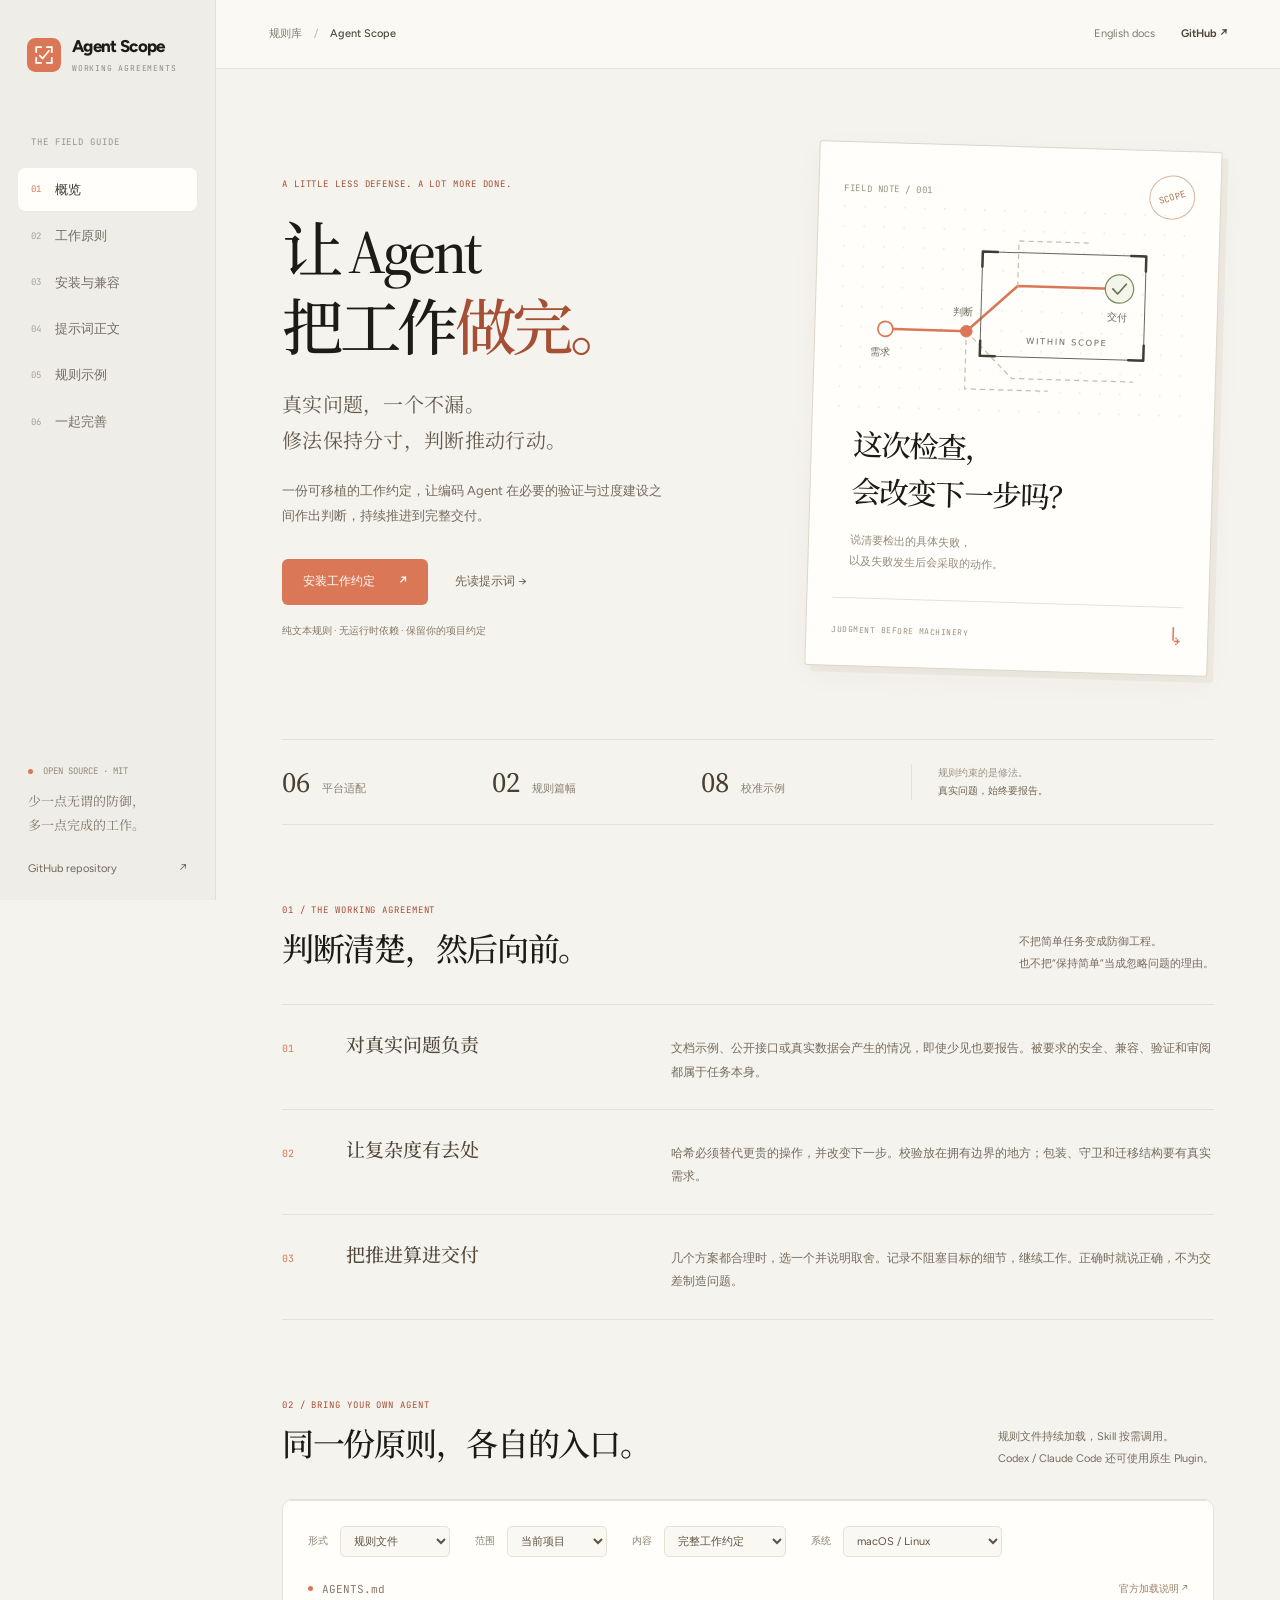
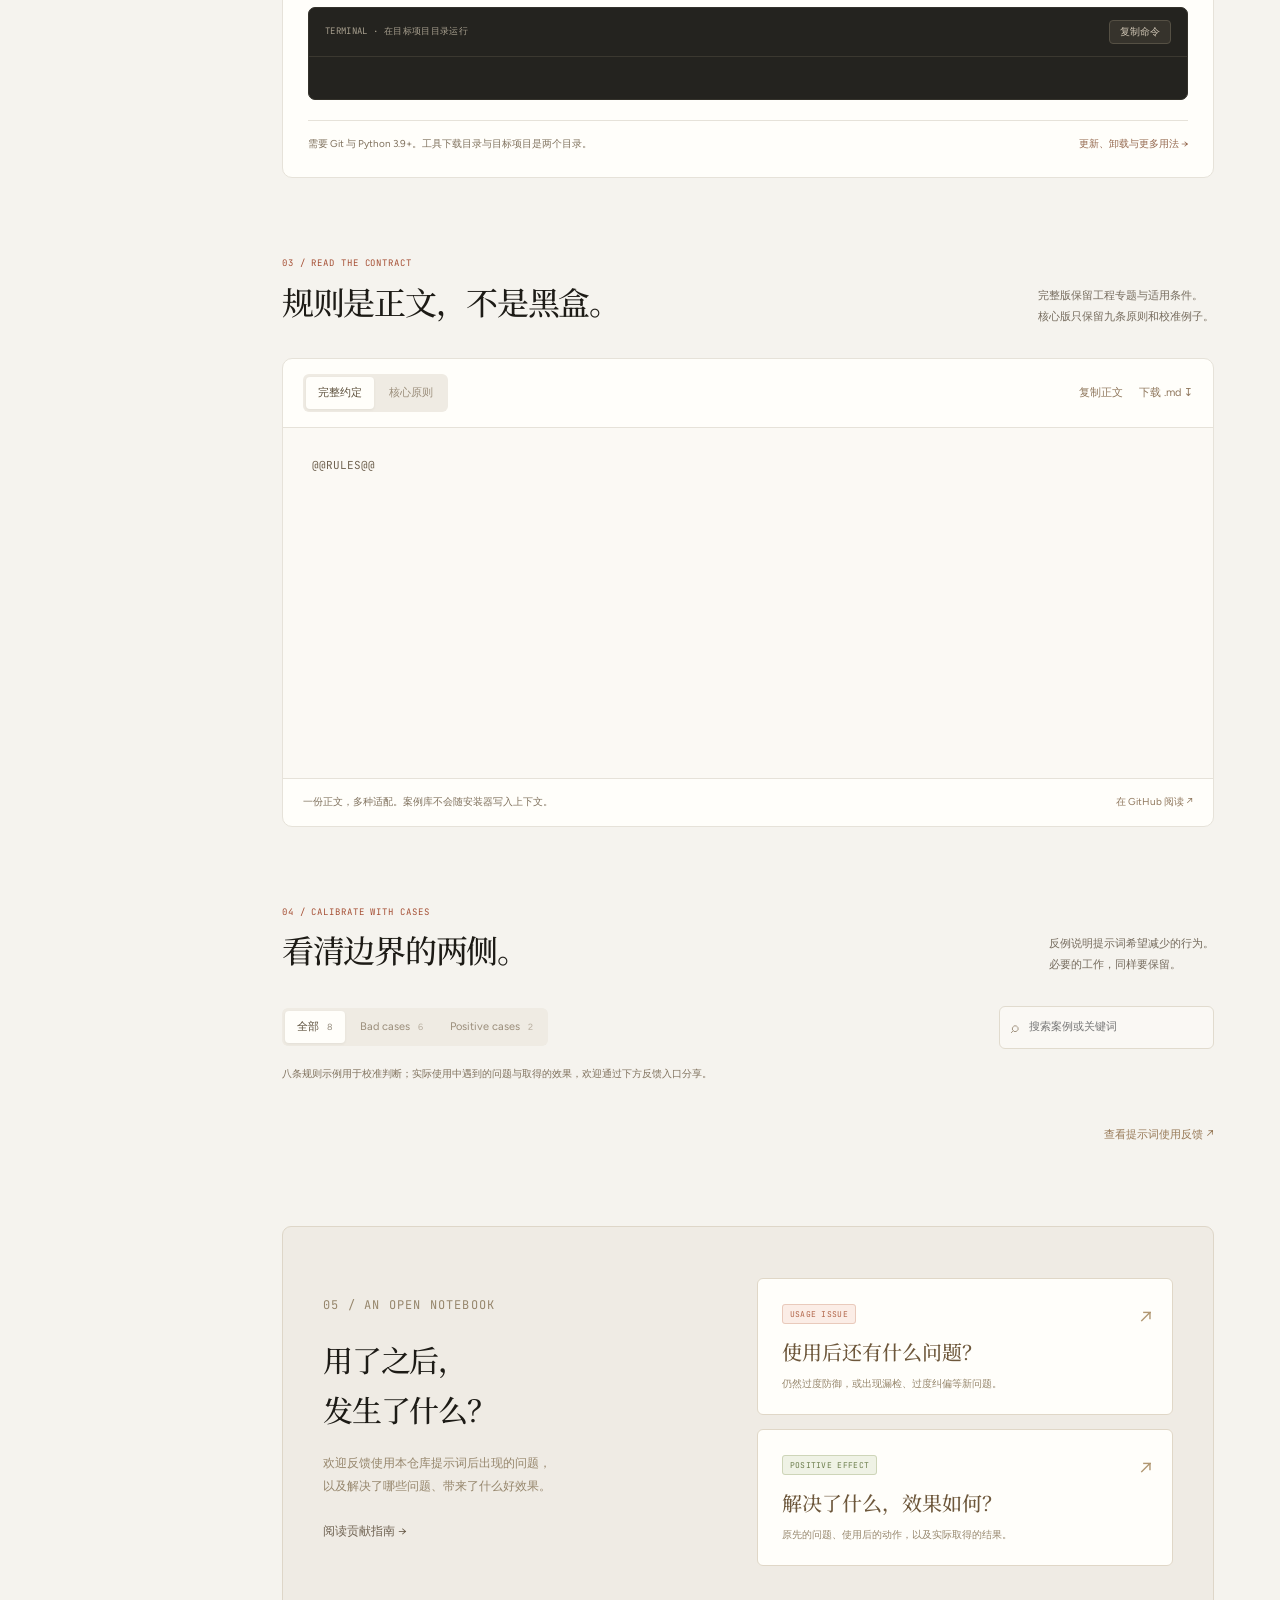
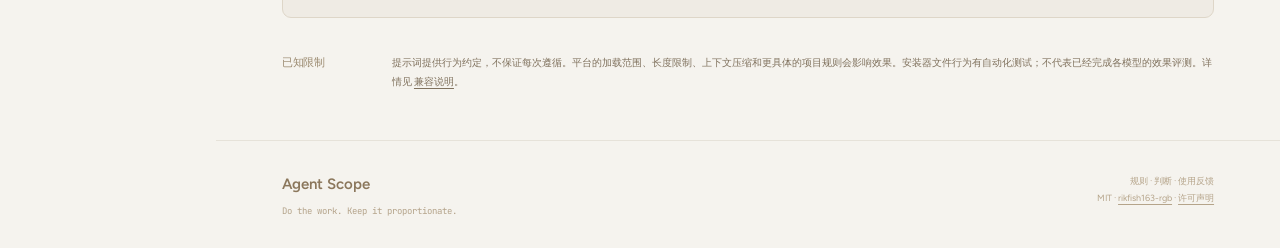
==== commit 62d88fe6: "feat: add portable skill and native plugins with clear installation guides" ====
--- a/site/index.html
+++ b/site/index.html
@@ -40,10 +40,10 @@
       <div class="principle-list"><article><span class="principle-number">01</span><h3>对真实问题负责</h3><p>文档示例、公开接口或真实数据会产生的情况，即使少见也要报告。被要求的安全、兼容、验证和审阅都属于任务本身。</p></article><article><span class="principle-number">02</span><h3>让复杂度有去处</h3><p>哈希必须替代更贵的操作，并改变下一步。校验放在拥有边界的地方；包装、守卫和迁移结构要有真实需求。</p></article><article><span class="principle-number">03</span><h3>把推进算进交付</h3><p>几个方案都合理时，选一个并说明取舍。记录不阻塞目标的细节，继续工作。正确时就说正确，不为交差制造问题。</p></article></div>
     </section>
     <section id="install" class="section-anchor content-section">
-      <div class="section-heading"><div><p class="eyebrow">02 / BRING YOUR OWN AGENT</p><h2>同一份原则，各自的入口。</h2></div><p>安装器保留已有项目内容。<br>再次运行更新自身区块，不重复追加。</p></div>
+      <div class="section-heading"><div><p class="eyebrow">02 / BRING YOUR OWN AGENT</p><h2>同一份原则，各自的入口。</h2></div><p>规则文件持续加载，Skill 按需调用。<br>Codex / Claude Code 还可使用原生 Plugin。</p></div>
       <div class="install-panel">
         <div id="platform-tabs" class="platform-tabs" role="tablist" aria-label="选择 Agent 平台"></div>
-        <div class="install-body"><div class="install-controls"><label>范围<select id="install-scope"><option value="project">当前项目</option><option value="global">个人全局</option></select></label><label>内容<select id="install-profile"><option value="full">完整工作约定</option><option value="core">核心九条原则</option></select></label><label>系统<select id="install-os"><option value="posix">macOS / Linux</option><option value="windows">Windows PowerShell</option></select></label></div><div class="destination"><span class="small-dot"></span><span id="install-target">AGENTS.md</span><a id="platform-source" href="https://learn.chatgpt.com/docs/agent-configuration/agents-md">官方加载说明 ↗</a></div><div class="terminal"><div class="terminal-head"><span id="terminal-label">TERMINAL · 在目标项目目录运行</span><button id="copy-install" type="button" class="copy-button">复制命令</button></div><pre><code id="install-command"></code></pre></div><p id="platform-note" class="platform-note"></p><div class="install-bottom"><span>需要 Git 与 Python 3.9+。没有额外 Python 依赖。</span><a href="https://github.com/rikfish163-rgb/agent-scope/blob/main/hosts.md">更新、卸载与更多用法 →</a></div></div>
+        <div class="install-body"><div class="install-controls"><label>形式<select id="install-kind"><option value="rules">规则文件</option><option value="skill">Skill 技能</option><option value="plugin">Plugin 插件</option></select></label><label>范围<select id="install-scope"><option value="project">当前项目</option><option value="global">个人全局</option></select></label><label>内容<select id="install-profile"><option value="full">完整工作约定</option><option value="core">核心九条原则</option></select></label><label>系统<select id="install-os"><option value="posix">macOS / Linux</option><option value="windows">Windows PowerShell</option></select></label></div><div class="destination"><span class="small-dot"></span><span id="install-target">AGENTS.md</span><a id="platform-source" href="https://learn.chatgpt.com/docs/agent-configuration/agents-md">官方加载说明 ↗</a></div><div class="terminal"><div class="terminal-head"><span id="terminal-label">TERMINAL · 在目标项目目录运行</span><button id="copy-install" type="button" class="copy-button">复制命令</button></div><pre><code id="install-command"></code></pre></div><p id="platform-note" class="platform-note"></p><div class="install-bottom"><span id="install-requirements">需要 Git 与 Python 3.9+。工具下载目录与目标项目是两个目录。</span><a href="https://github.com/rikfish163-rgb/agent-scope/blob/main/hosts.md">更新、卸载与更多用法 →</a></div></div>
       </div>
       <noscript><p>选择器需要 JavaScript。可直接打开 <a href="https://github.com/rikfish163-rgb/agent-scope/blob/main/hosts.md">完整安装文档</a>，或下载下面的规则正文。</p></noscript>
     </section>
@@ -54,7 +54,7 @@
     <section id="cases" class="section-anchor content-section">
       <div class="section-heading"><div><p class="eyebrow">04 / CALIBRATE WITH CASES</p><h2>看清边界的两侧。</h2></div><p>反例说明提示词希望减少的行为。<br>必要的工作，同样要保留。</p></div>
       <div class="case-controls"><div class="segmented" role="group" aria-label="案例类型"><button type="button" data-filter="all" aria-pressed="true">全部 <span>8</span></button><button type="button" data-filter="bad" aria-pressed="false">Bad cases <span>6</span></button><button type="button" data-filter="positive" aria-pressed="false">Positive cases <span>2</span></button></div><label class="case-search"><span aria-hidden="true">⌕</span><input type="search" id="case-search" placeholder="搜索案例或关键词" aria-label="搜索案例"></label></div>
-      <p class="case-note">README 已列出典型 bad cases。这里的八条是规则示例；欢迎另行反馈使用本仓库提示词后的问题与效果。</p><div id="case-grid" class="case-grid" aria-live="polite"></div><p id="case-empty" class="empty-state" hidden>没有匹配的案例。试试其他关键词。</p>
+      <p class="case-note">八条规则示例用于校准判断；实际使用中遇到的问题与取得的效果，欢迎通过下方反馈入口分享。</p><div id="case-grid" class="case-grid" aria-live="polite"></div><p id="case-empty" class="empty-state" hidden>没有匹配的案例。试试其他关键词。</p>
       <a class="cases-issues" href="https://github.com/rikfish163-rgb/agent-scope/issues">查看提示词使用反馈 <span aria-hidden="true">↗</span></a>
     </section>
     <section id="contribute" class="section-anchor contribute"><div><p class="eyebrow">05 / AN OPEN NOTEBOOK</p><h2>用了之后，<br>发生了什么？</h2><p>欢迎反馈使用本仓库提示词后出现的问题，<br>以及解决了哪些问题、带来了什么好效果。</p><a class="text-link" href="https://github.com/rikfish163-rgb/agent-scope/blob/main/CONTRIBUTING.md">阅读贡献指南 →</a></div><div class="contribute-links"><a href="https://github.com/rikfish163-rgb/agent-scope/issues/new?template=bad-case.yml"><span class="case-tag bad">USAGE ISSUE</span><h3>使用后还有什么问题？</h3><p>仍然过度防御，或出现漏检、过度纠偏等新问题。</p><span class="submit-arrow" aria-hidden="true">↗</span></a><a href="https://github.com/rikfish163-rgb/agent-scope/issues/new?template=positive-case.yml"><span class="case-tag positive">POSITIVE EFFECT</span><h3>解决了什么，效果如何？</h3><p>原先的问题、使用后的动作，以及实际取得的结果。</p><span class="submit-arrow" aria-hidden="true">↗</span></a></div></section>
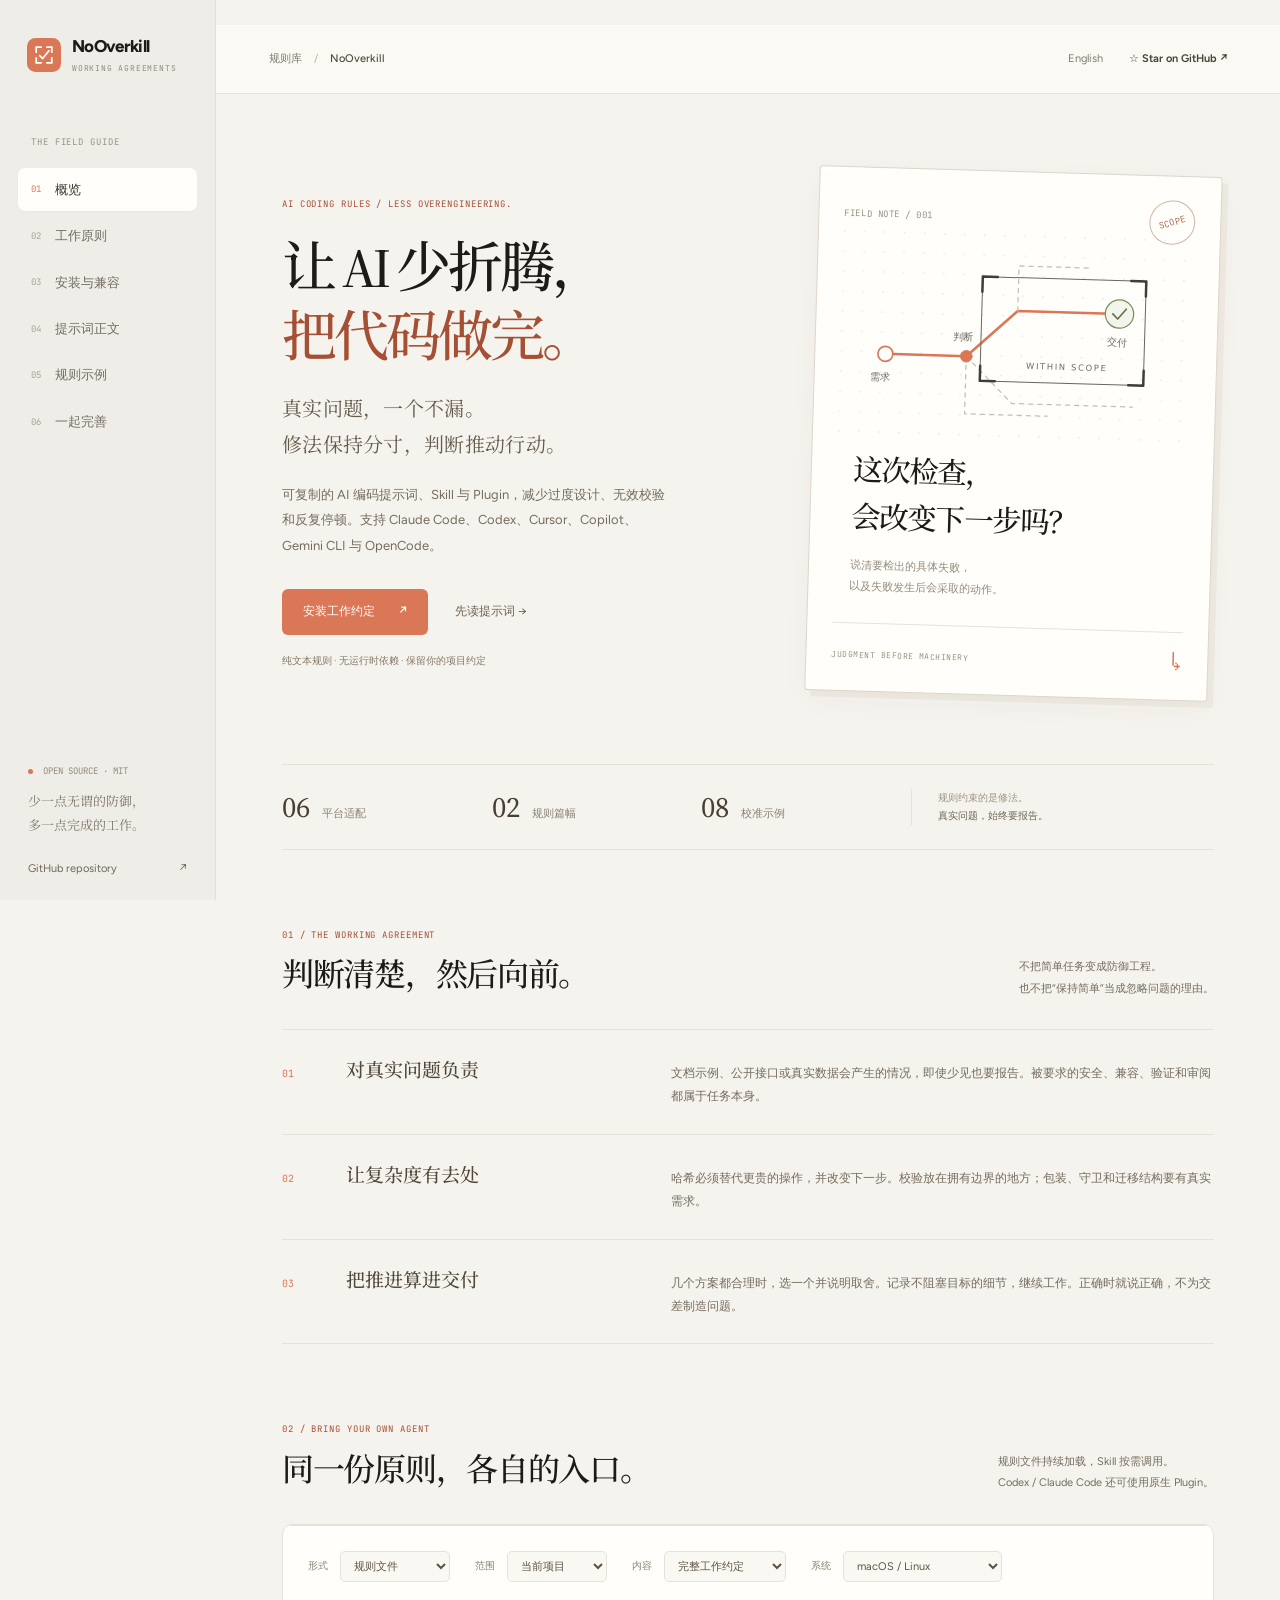
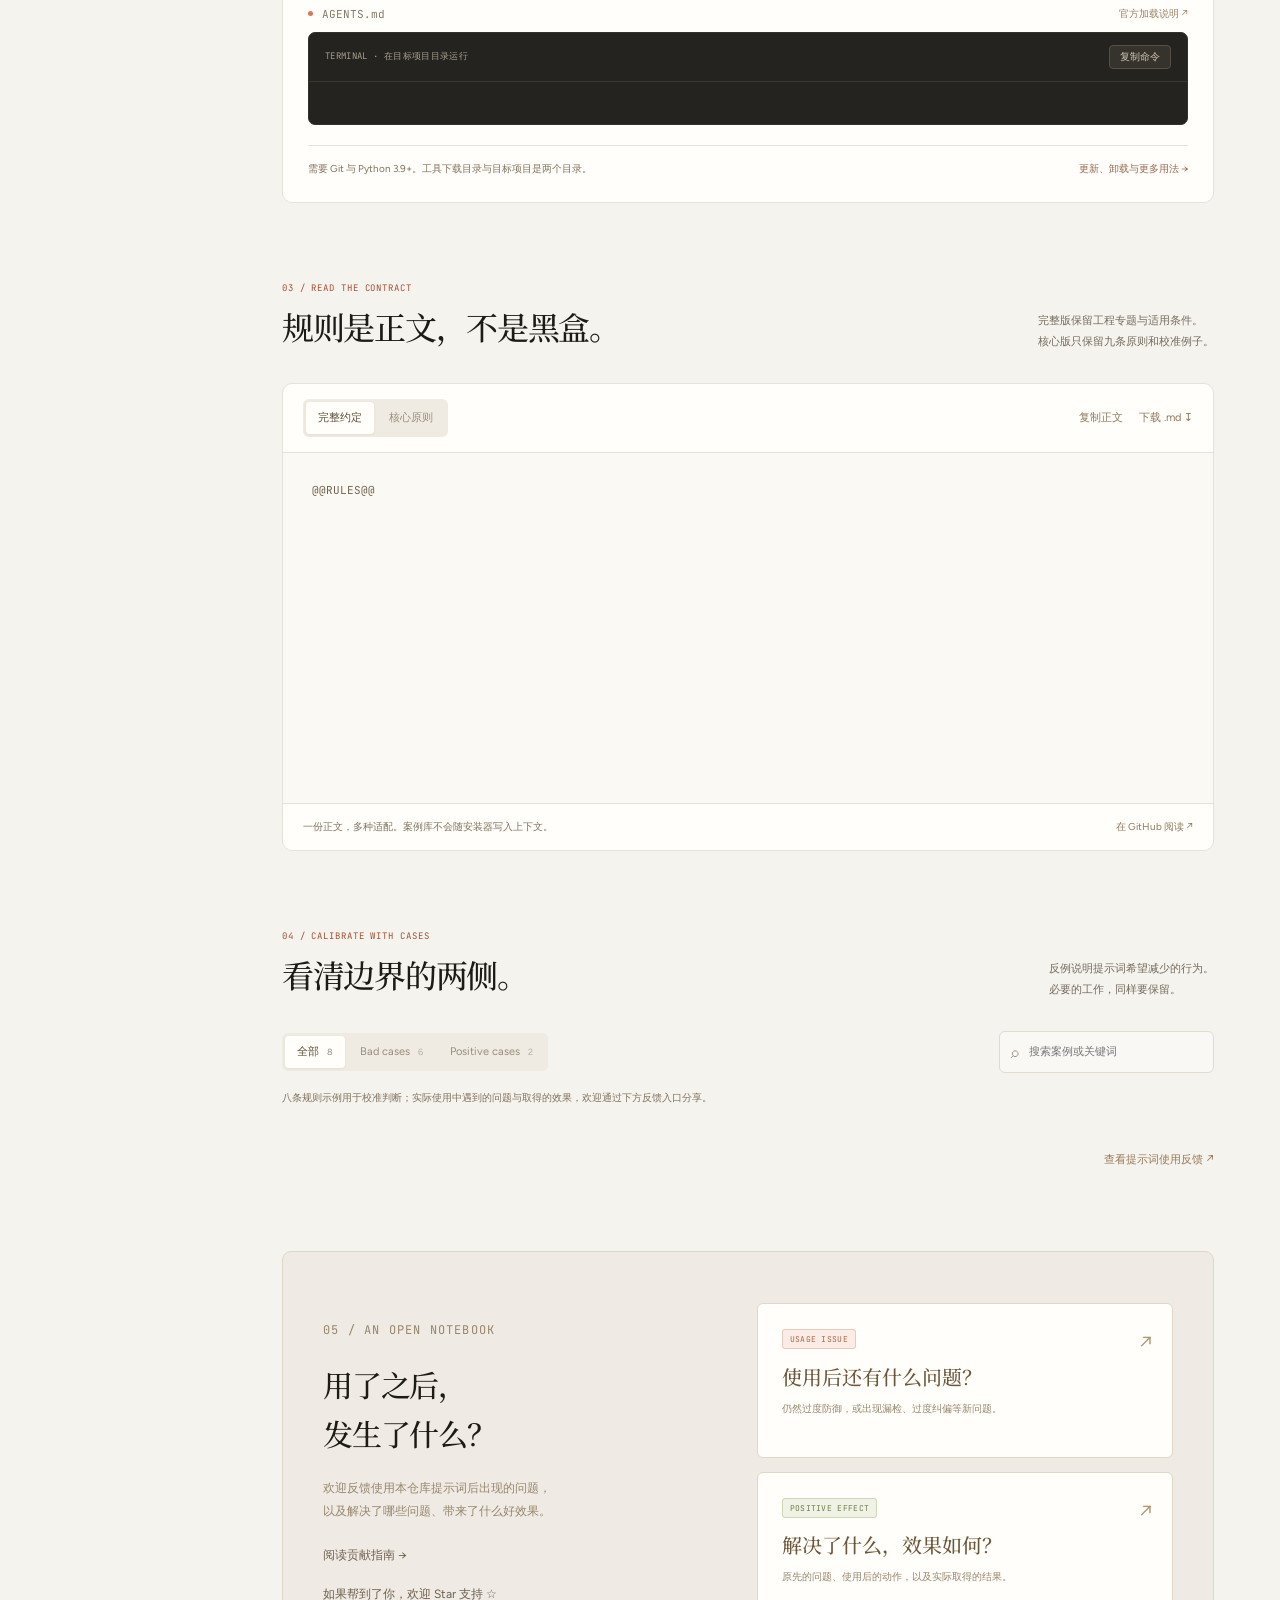
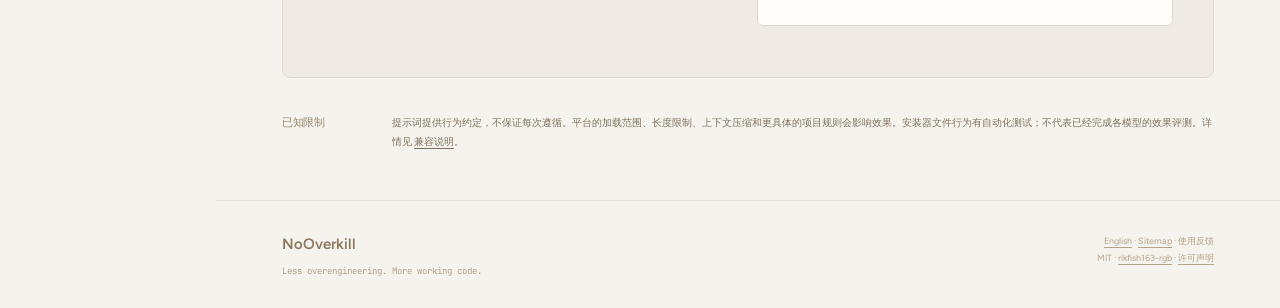
==== commit 11abac28: "feat: introduce NoOverkill with bilingual landing pages and search metadata" ====
--- a/site/index.html
+++ b/site/index.html
@@ -4,10 +4,7 @@
   <meta charset="utf-8">
   <meta name="viewport" content="width=device-width, initial-scale=1">
   <meta name="color-scheme" content="light">
-  <meta name="description" content="给 Agent 一份有分寸的工作约定。保留真实问题，约束过度修法，把任务推进到交付。支持六种平台，欢迎反馈提示词使用后的问题与正向效果。">
-  <meta property="og:title" content="Agent Scope — 让 Agent 把工作做完">
-  <meta property="og:description" content="Portable rules. Proportionate work. Practical feedback.">
-  <title>Agent Scope · 有分寸地推进，完整地交付</title>
+  @@HEAD@@
   <link rel="icon" href="mark.svg" type="image/svg+xml">
   <link rel="stylesheet" href="style.css">
   <script defer src="app.js"></script>
@@ -15,7 +12,7 @@
 <body>
 <a class="skip-link" href="#main">跳到正文</a>
 <aside class="sidebar">
-  <a class="brand" href="#overview" aria-label="Agent Scope 首页"><img src="mark.svg" alt="" width="34" height="34"><span>Agent Scope<small>WORKING AGREEMENTS</small></span></a>
+  <a class="brand" href="#overview" aria-label="NoOverkill 首页"><img src="mark.svg" alt="" width="34" height="34"><span>NoOverkill<small>WORKING AGREEMENTS</small></span></a>
   <div class="nav-label">THE FIELD GUIDE</div>
   <nav aria-label="页面导航">
     <a class="nav-link active" href="#overview"><span>01</span> 概览</a>
@@ -25,13 +22,13 @@
     <a class="nav-link" href="#cases"><span>05</span> 规则示例</a>
     <a class="nav-link" href="#contribute"><span>06</span> 一起完善</a>
   </nav>
-  <div class="sidebar-note"><span class="small-dot"></span> OPEN SOURCE · MIT<p>少一点无谓的防御，<br>多一点完成的工作。</p><a href="https://github.com/rikfish163-rgb/agent-scope">GitHub repository <span aria-hidden="true">↗</span></a></div>
+  <div class="sidebar-note"><span class="small-dot"></span> OPEN SOURCE · MIT<p>少一点无谓的防御，<br>多一点完成的工作。</p><a href="https://github.com/rikfish163-rgb/nooverkill">GitHub repository <span aria-hidden="true">↗</span></a></div>
 </aside>
 <div class="shell">
-  <header class="topbar"><span class="breadcrumb">规则库 <span>/</span> <strong>Agent Scope</strong></span><div><a href="https://github.com/rikfish163-rgb/agent-scope/blob/main/README_EN.md" lang="en">English docs</a><a class="top-github" href="https://github.com/rikfish163-rgb/agent-scope">GitHub <span aria-hidden="true">↗</span></a></div></header>
+  <header class="topbar"><span class="breadcrumb">规则库 <span>/</span> <strong>NoOverkill</strong></span><div><a href="en/" lang="en">English</a><a class="top-github" href="https://github.com/rikfish163-rgb/nooverkill">☆ Star on GitHub <span aria-hidden="true">↗</span></a></div></header>
   <main id="main">
     <section id="overview" class="hero section-anchor">
-      <div class="hero-copy"><p class="eyebrow">A LITTLE LESS DEFENSE. A LOT MORE DONE.</p><h1>让 Agent<br>把工作<span class="accent-word">做完。</span></h1><p class="hero-lead">真实问题，一个不漏。<br>修法保持分寸，判断推动行动。</p><p class="hero-description">一份可移植的工作约定，让编码 Agent 在必要的验证与过度建设之间作出判断，持续推进到完整交付。</p><div class="hero-actions"><a class="button primary" href="#install">安装工作约定 <span aria-hidden="true">↗</span></a><a class="text-link" href="#rules">先读提示词 <span aria-hidden="true">→</span></a></div><p class="hero-caption">纯文本规则 · 无运行时依赖 · 保留你的项目约定</p></div>
+      <div class="hero-copy"><p class="eyebrow">AI CODING RULES / LESS OVERENGINEERING.</p><h1>让 AI 少折腾，<br><span class="accent-word">把代码做完。</span></h1><p class="hero-lead">真实问题，一个不漏。<br>修法保持分寸，判断推动行动。</p><p class="hero-description">可复制的 AI 编码提示词、Skill 与 Plugin，减少过度设计、无效校验和反复停顿。支持 Claude Code、Codex、Cursor、Copilot、Gemini CLI 与 OpenCode。</p><div class="hero-actions"><a class="button primary" href="#install">安装工作约定 <span aria-hidden="true">↗</span></a><a class="text-link" href="#rules">先读提示词 <span aria-hidden="true">→</span></a></div><p class="hero-caption">纯文本规则 · 无运行时依赖 · 保留你的项目约定</p></div>
       <figure class="field-note"><div class="note-top"><span>FIELD NOTE / 001</span><span class="note-stamp">SCOPE</span></div><svg class="scope-drawing" viewBox="0 0 420 260" role="img" aria-label="任务从需求经过判断，抵达交付；超出范围的分支停止延伸"><defs><pattern id="grid" width="24" height="24" patternUnits="userSpaceOnUse"><circle cx="1" cy="1" r=".8" fill="#d9d2c7"/></pattern></defs><rect x="0" y="0" width="420" height="260" fill="url(#grid)"/><g fill="none" stroke-linecap="round" stroke-linejoin="round"><path d="M54 147H151L211 91H333" stroke="#da7756" stroke-width="3"/><path d="M151 147V216H250M211 91V37H294M151 147L207 202H352" stroke="#c5beb2" stroke-width="1.5" stroke-dasharray="5 6"/><rect x="168" y="51" width="196" height="125" rx="5" stroke="#69665d" stroke-width="1.2"/><path d="M168 69V51H186M346 51H364V69M168 158V176H186M346 176H364V158" stroke="#403d34" stroke-width="3"/><circle cx="54" cy="147" r="9" fill="#fffefa" stroke="#da7756" stroke-width="2"/><circle cx="151" cy="147" r="7" fill="#da7756" stroke="#da7756"/><circle cx="333" cy="91" r="17" fill="#f2f5e9" stroke="#7e8b60" stroke-width="1.5"/><path d="M325 91l6 6 10-12" stroke="#67724d" stroke-width="2"/></g><g font-family="system-ui,sans-serif" font-size="12" fill="#6f695e"><text x="37" y="179">需求</text><text x="135" y="128">判断</text><text x="319" y="129">交付</text><text x="223" y="160" font-size="10" letter-spacing="2">WITHIN SCOPE</text></g></svg><blockquote>这次检查，<br>会改变下一步吗？</blockquote><figcaption>说清要检出的具体失败，<br>以及失败发生后会采取的动作。</figcaption><div class="note-bottom"><span>JUDGMENT BEFORE MACHINERY</span><span aria-hidden="true">↳</span></div></figure>
     </section>
     <div class="facts-strip"><div><strong>06</strong><span>平台适配</span></div><div><strong>02</strong><span>规则篇幅</span></div><div><strong>08</strong><span>校准示例</span></div><p>规则约束的是修法。<br><b>真实问题，始终要报告。</b></p></div>
@@ -43,24 +40,24 @@
       <div class="section-heading"><div><p class="eyebrow">02 / BRING YOUR OWN AGENT</p><h2>同一份原则，各自的入口。</h2></div><p>规则文件持续加载，Skill 按需调用。<br>Codex / Claude Code 还可使用原生 Plugin。</p></div>
       <div class="install-panel">
         <div id="platform-tabs" class="platform-tabs" role="tablist" aria-label="选择 Agent 平台"></div>
-        <div class="install-body"><div class="install-controls"><label>形式<select id="install-kind"><option value="rules">规则文件</option><option value="skill">Skill 技能</option><option value="plugin">Plugin 插件</option></select></label><label>范围<select id="install-scope"><option value="project">当前项目</option><option value="global">个人全局</option></select></label><label>内容<select id="install-profile"><option value="full">完整工作约定</option><option value="core">核心九条原则</option></select></label><label>系统<select id="install-os"><option value="posix">macOS / Linux</option><option value="windows">Windows PowerShell</option></select></label></div><div class="destination"><span class="small-dot"></span><span id="install-target">AGENTS.md</span><a id="platform-source" href="https://learn.chatgpt.com/docs/agent-configuration/agents-md">官方加载说明 ↗</a></div><div class="terminal"><div class="terminal-head"><span id="terminal-label">TERMINAL · 在目标项目目录运行</span><button id="copy-install" type="button" class="copy-button">复制命令</button></div><pre><code id="install-command"></code></pre></div><p id="platform-note" class="platform-note"></p><div class="install-bottom"><span id="install-requirements">需要 Git 与 Python 3.9+。工具下载目录与目标项目是两个目录。</span><a href="https://github.com/rikfish163-rgb/agent-scope/blob/main/hosts.md">更新、卸载与更多用法 →</a></div></div>
+        <div class="install-body"><div class="install-controls"><label>形式<select id="install-kind"><option value="rules">规则文件</option><option value="skill">Skill 技能</option><option value="plugin">Plugin 插件</option></select></label><label>范围<select id="install-scope"><option value="project">当前项目</option><option value="global">个人全局</option></select></label><label>内容<select id="install-profile"><option value="full">完整工作约定</option><option value="core">核心九条原则</option></select></label><label>系统<select id="install-os"><option value="posix">macOS / Linux</option><option value="windows">Windows PowerShell</option></select></label></div><div class="destination"><span class="small-dot"></span><span id="install-target">AGENTS.md</span><a id="platform-source" href="https://learn.chatgpt.com/docs/agent-configuration/agents-md">官方加载说明 ↗</a></div><div class="terminal"><div class="terminal-head"><span id="terminal-label">TERMINAL · 在目标项目目录运行</span><button id="copy-install" type="button" class="copy-button">复制命令</button></div><pre><code id="install-command"></code></pre></div><p id="platform-note" class="platform-note"></p><div class="install-bottom"><span id="install-requirements">需要 Git 与 Python 3.9+。工具下载目录与目标项目是两个目录。</span><a href="https://github.com/rikfish163-rgb/nooverkill/blob/main/hosts.md">更新、卸载与更多用法 →</a></div></div>
       </div>
-      <noscript><p>选择器需要 JavaScript。可直接打开 <a href="https://github.com/rikfish163-rgb/agent-scope/blob/main/hosts.md">完整安装文档</a>，或下载下面的规则正文。</p></noscript>
+      <noscript><p>选择器需要 JavaScript。可直接打开 <a href="https://github.com/rikfish163-rgb/nooverkill/blob/main/hosts.md">完整安装文档</a>，或下载下面的规则正文。</p></noscript>
     </section>
     <section id="rules" class="section-anchor content-section">
       <div class="section-heading"><div><p class="eyebrow">03 / READ THE CONTRACT</p><h2>规则是正文，<br class="mobile-only">不是黑盒。</h2></div><p>完整版保留工程专题与适用条件。<br>核心版只保留九条原则和校准例子。</p></div>
-      <div class="rule-panel"><div class="rule-toolbar"><div class="segmented" role="group" aria-label="规则版本"><button type="button" data-profile="full" aria-pressed="true">完整约定</button><button type="button" data-profile="core" aria-pressed="false">核心原则</button></div><div class="rule-actions"><span id="rule-size"></span><button type="button" id="copy-rules" class="text-button">复制正文</button><a id="download-rules" href="RULES.md" download>下载 .md ↧</a></div></div><pre id="rule-text" tabindex="0" aria-label="规则正文">@@RULES@@</pre><div class="rule-foot"><span>一份正文，多种适配。案例库不会随安装器写入上下文。</span><a href="https://github.com/rikfish163-rgb/agent-scope/blob/main/RULES.md">在 GitHub 阅读 ↗</a></div></div>
+      <div class="rule-panel"><div class="rule-toolbar"><div class="segmented" role="group" aria-label="规则版本"><button type="button" data-profile="full" aria-pressed="true">完整约定</button><button type="button" data-profile="core" aria-pressed="false">核心原则</button></div><div class="rule-actions"><span id="rule-size"></span><button type="button" id="copy-rules" class="text-button">复制正文</button><a id="download-rules" href="RULES.md" download>下载 .md ↧</a></div></div><pre id="rule-text" tabindex="0" aria-label="规则正文">@@RULES@@</pre><div class="rule-foot"><span>一份正文，多种适配。案例库不会随安装器写入上下文。</span><a href="https://github.com/rikfish163-rgb/nooverkill/blob/main/RULES.md">在 GitHub 阅读 ↗</a></div></div>
     </section>
     <section id="cases" class="section-anchor content-section">
       <div class="section-heading"><div><p class="eyebrow">04 / CALIBRATE WITH CASES</p><h2>看清边界的两侧。</h2></div><p>反例说明提示词希望减少的行为。<br>必要的工作，同样要保留。</p></div>
       <div class="case-controls"><div class="segmented" role="group" aria-label="案例类型"><button type="button" data-filter="all" aria-pressed="true">全部 <span>8</span></button><button type="button" data-filter="bad" aria-pressed="false">Bad cases <span>6</span></button><button type="button" data-filter="positive" aria-pressed="false">Positive cases <span>2</span></button></div><label class="case-search"><span aria-hidden="true">⌕</span><input type="search" id="case-search" placeholder="搜索案例或关键词" aria-label="搜索案例"></label></div>
       <p class="case-note">八条规则示例用于校准判断；实际使用中遇到的问题与取得的效果，欢迎通过下方反馈入口分享。</p><div id="case-grid" class="case-grid" aria-live="polite"></div><p id="case-empty" class="empty-state" hidden>没有匹配的案例。试试其他关键词。</p>
-      <a class="cases-issues" href="https://github.com/rikfish163-rgb/agent-scope/issues">查看提示词使用反馈 <span aria-hidden="true">↗</span></a>
+      <a class="cases-issues" href="https://github.com/rikfish163-rgb/nooverkill/issues">查看提示词使用反馈 <span aria-hidden="true">↗</span></a>
     </section>
-    <section id="contribute" class="section-anchor contribute"><div><p class="eyebrow">05 / AN OPEN NOTEBOOK</p><h2>用了之后，<br>发生了什么？</h2><p>欢迎反馈使用本仓库提示词后出现的问题，<br>以及解决了哪些问题、带来了什么好效果。</p><a class="text-link" href="https://github.com/rikfish163-rgb/agent-scope/blob/main/CONTRIBUTING.md">阅读贡献指南 →</a></div><div class="contribute-links"><a href="https://github.com/rikfish163-rgb/agent-scope/issues/new?template=bad-case.yml"><span class="case-tag bad">USAGE ISSUE</span><h3>使用后还有什么问题？</h3><p>仍然过度防御，或出现漏检、过度纠偏等新问题。</p><span class="submit-arrow" aria-hidden="true">↗</span></a><a href="https://github.com/rikfish163-rgb/agent-scope/issues/new?template=positive-case.yml"><span class="case-tag positive">POSITIVE EFFECT</span><h3>解决了什么，效果如何？</h3><p>原先的问题、使用后的动作，以及实际取得的结果。</p><span class="submit-arrow" aria-hidden="true">↗</span></a></div></section>
-    <section class="limitations"><h2>已知限制</h2><p>提示词提供行为约定，不保证每次遵循。平台的加载范围、长度限制、上下文压缩和更具体的项目规则会影响效果。安装器文件行为有自动化测试；不代表已经完成各模型的效果评测。详情见 <a href="https://github.com/rikfish163-rgb/agent-scope/blob/main/hosts.md#已知限制">兼容说明</a>。</p></section>
+    <section id="contribute" class="section-anchor contribute"><div><p class="eyebrow">05 / AN OPEN NOTEBOOK</p><h2>用了之后，<br>发生了什么？</h2><p>欢迎反馈使用本仓库提示词后出现的问题，<br>以及解决了哪些问题、带来了什么好效果。</p><a class="text-link" href="https://github.com/rikfish163-rgb/nooverkill/blob/main/CONTRIBUTING.md">阅读贡献指南 →</a><p><a class="text-link" href="https://github.com/rikfish163-rgb/nooverkill">如果帮到了你，欢迎 Star 支持 ☆</a></p></div><div class="contribute-links"><a href="https://github.com/rikfish163-rgb/nooverkill/issues/new?template=bad-case.yml"><span class="case-tag bad">USAGE ISSUE</span><h3>使用后还有什么问题？</h3><p>仍然过度防御，或出现漏检、过度纠偏等新问题。</p><span class="submit-arrow" aria-hidden="true">↗</span></a><a href="https://github.com/rikfish163-rgb/nooverkill/issues/new?template=positive-case.yml"><span class="case-tag positive">POSITIVE EFFECT</span><h3>解决了什么，效果如何？</h3><p>原先的问题、使用后的动作，以及实际取得的结果。</p><span class="submit-arrow" aria-hidden="true">↗</span></a></div></section>
+    <section class="limitations"><h2>已知限制</h2><p>提示词提供行为约定，不保证每次遵循。平台的加载范围、长度限制、上下文压缩和更具体的项目规则会影响效果。安装器文件行为有自动化测试；不代表已经完成各模型的效果评测。详情见 <a href="https://github.com/rikfish163-rgb/nooverkill/blob/main/hosts.md#已知限制">兼容说明</a>。</p></section>
   </main>
-  <footer><div class="footer-brand">Agent Scope<span>Do the work. Keep it proportionate.</span></div><p>规则 · 判断 · 使用反馈<br>MIT · <a href="https://github.com/rikfish163-rgb">rikfish163-rgb</a> · <a href="https://github.com/rikfish163-rgb/agent-scope/blob/main/THIRD_PARTY_NOTICES.md">许可声明</a></p></footer>
+  <footer><div class="footer-brand">NoOverkill<span>Less overengineering. More working code.</span></div><p><a href="en/" lang="en">English</a> · <a href="sitemap.xml">Sitemap</a> · 使用反馈<br>MIT · <a href="https://github.com/rikfish163-rgb">rikfish163-rgb</a> · <a href="https://github.com/rikfish163-rgb/nooverkill/blob/main/THIRD_PARTY_NOTICES.md">许可声明</a></p></footer>
 </div>
 <div id="toast" role="status" class="toast" hidden></div>
 <script id="scope-data" type="application/json">@@DATA@@</script>
--- a/site/style.css
+++ b/site/style.css
@@ -8,3 +8,12 @@
 @media(max-width:650px){.sidebar{padding:16px 6%;gap:12px}.brand{font-size:15px;gap:9px}.brand img{width:29px;height:29px}.brand small{font-size:6px}.sidebar nav{gap:1px}.nav-link{font-size:10px;padding:7px 8px}.nav-link:nth-child(4){display:none}.topbar{padding:0 6%;font-size:10px}.topbar>div{gap:17px}main{padding:0 6%}.hero{grid-template-columns:1fr;gap:38px;padding:42px 0}.hero .eyebrow{font-size:8px}.hero h1{font-size:58px;margin:20px 0}.hero-description{max-width:360px}.hero-actions{gap:25px}.field-note{max-width:370px;width:95%;margin:auto;padding:20px 23px}.scope-drawing{max-height:220px}.field-note blockquote{font-size:26px}.field-note figcaption{font-size:11px}.facts-strip{grid-template-columns:repeat(3,1fr);gap:17px;padding:20px 0}.facts-strip>div{gap:8px}.facts-strip strong{font-size:25px}.facts-strip span{font-size:9px}.facts-strip>p{grid-column:1/-1;border-left:0;border-top:1px solid var(--line);padding:15px 0 0;font-size:10px}.facts-strip>p br{display:none}.facts-strip>p b{margin-left:8px}.section-heading{display:block;margin-bottom:23px}.section-heading>p{margin-top:13px;font-size:11px}.section-heading>p br{display:none}h2{font-size:29px}.principle-list article{grid-template-columns:25px 1fr;gap:7px 12px;padding:23px 0}.principle-list p{grid-column:2;font-size:12px}.principle-list h3{font-size:20px}.platform-tabs{padding:0 9px}.platform-tabs button{font-size:11px;padding:14px 10px}.install-body{padding:18px}.install-controls{display:grid;grid-template-columns:1fr;gap:10px}.install-controls label{justify-content:space-between}.install-controls select{width:180px}.destination{font-size:10px;margin-top:21px;row-gap:8px}.destination a{font-size:9px}.terminal-head{padding:10px;font-size:7px}.terminal pre{padding:17px 13px;font-size:10px}.install-bottom{display:block;line-height:1.9}.install-bottom a{display:block;margin-top:7px}.rule-toolbar{padding:12px;flex-wrap:wrap}.rule-actions{width:100%;justify-content:space-between;gap:10px}.rule-actions>span{font-size:8px}#rule-text{padding:20px 17px;font-size:10px;height:330px}.rule-foot{display:block;font-size:9px;line-height:1.9;padding:13px 16px}.rule-foot a{display:block;margin-top:5px}.case-controls{flex-direction:column;align-items:stretch;gap:14px}.segmented{align-self:flex-start}.segmented button{font-size:10px;padding:7px 10px}.case-search input{width:100%;min-width:0}.case-grid{grid-template-columns:1fr}.case-note{line-height:1.9}.case-card{padding:21px}.contribute{grid-template-columns:1fr;padding:30px 23px;margin-top:60px;gap:28px}.contribute h2{font-size:28px}.contribute p{font-size:11px}.contribute-links>a{padding:21px}.limitations{grid-template-columns:1fr;gap:10px}.limitations p{font-size:10px}footer{display:block;padding:25px 6%}footer p{text-align:left;margin-top:20px}.mobile-only{display:initial}}
 .hero-description,.principle-list p,.section-heading>p,.case-summary,.platform-note{color:#756b5d}.case-note,.install-bottom,.rule-foot,.limitations p{color:#80725e}.case-card dd{color:#7b6950}.hero-caption{color:#857867}
 @media(prefers-reduced-motion:reduce){html{scroll-behavior:auto}*,*:before,*:after{transition:none!important;animation:none!important}}
+
+body:not(.english-page) .hero h1{font-size:clamp(38px,4.3vw,60px)}
+.visually-hidden{position:absolute;width:1px;height:1px;padding:0;margin:-1px;overflow:hidden;clip:rect(0,0,0,0);white-space:nowrap;border:0}
+.english-page .landing-header{max-width:1280px;margin:auto;padding:28px 5%;display:flex;align-items:center;justify-content:space-between;gap:24px;border-bottom:1px solid var(--line)}
+.landing-header nav{display:flex;align-items:center;gap:24px;font-size:12px;color:#756650}.landing-header nav a:hover{color:var(--accent)}
+.english-page .landing-main{max-width:1280px;margin:auto;padding:0 5%}.english-page .landing-hero{grid-template-columns:minmax(0,1.7fr) minmax(0,1fr);gap:6%;padding:72px 0 62px}.english-page .hero h1{font-size:clamp(38px,4.3vw,59px);line-height:1.15;letter-spacing:-.045em}.english-page .hero-lead{font-size:20px;margin-top:27px}.english-page .hero-description{max-width:510px;font-size:14px;line-height:1.8}.english-page .hero-caption{font-size:10px;line-height:1.8;max-width:500px}.landing-note h2{font-size:31px;margin:30px 0 22px;line-height:1.45}.landing-note>p{font-size:13px;line-height:1.85;color:#7a6e5c}.landing-note .note-bottom{letter-spacing:0;font-size:7px}.english-page .facts-strip{grid-template-columns:repeat(3,1fr) 1.1fr}.english-page .principle-list{margin-top:28px}.english-page .principle-list article{grid-template-columns:30px 1fr 1.7fr}.english-page .principle-list h3{font-size:22px}.english-page .principle-list p{font-size:13px}
+.landing-install-grid{display:grid;grid-template-columns:repeat(2,minmax(0,1fr));gap:20px}.landing-install-card{padding:25px;border:1px solid var(--line);border-radius:10px;background:var(--paper);min-width:0}.landing-install-card h3{font:500 27px var(--serif);margin:12px 0 17px}.landing-install-card>p:not(.eyebrow){font-size:13px;color:#756b5d;line-height:1.85;margin:16px 0}.landing-install-card .terminal pre{font-size:10px;white-space:pre-wrap;overflow-wrap:anywhere}.landing-install-card p code{font-size:11px;color:#695942;background:#f1ede5;padding:2px 4px;border-radius:3px}.standalone-install{margin-top:20px}.landing-prompt{height:350px;overflow:auto;margin:0;padding:25px;color:#706350;background:#fbf9f4;font:11px/1.9 var(--code);white-space:pre-wrap;overflow-wrap:anywhere}.landing-faq h2{margin-bottom:27px}.landing-faq details{border-top:1px solid var(--line);padding:22px 0}.landing-faq summary{font:500 19px/1.5 var(--serif);cursor:pointer;color:#51483a}.landing-faq details p{max-width:840px;font-size:13px;line-height:1.85;color:#756b5d;margin:16px 0 0}.english-page .contribute{gap:40px}.english-page .contribute h2{font-size:31px}.english-page .contribute-links h3{font-size:23px}.english-page footer{padding-left:5%;padding-right:5%}
+@media(max-width:920px){.english-page .landing-hero{grid-template-columns:1fr;gap:30px}.landing-note{display:none}.english-page .hero-description{max-width:650px}.english-page .hero h1{font-size:clamp(36px,6vw,59px)}}
+@media(max-width:650px){.english-page .landing-header{padding:20px 6%;flex-wrap:wrap}.landing-header nav{width:100%;justify-content:space-between;gap:10px;font-size:11px}.english-page .landing-main{padding:0 6%}.english-page .landing-hero{padding:45px 0}.english-page .hero h1{font-size:clamp(31px,7.8vw,48px)}.english-page .hero-lead{font-size:18px}.english-page .facts-strip{grid-template-columns:repeat(3,minmax(0,1fr));gap:12px}.english-page .facts-strip>div{display:block}.english-page .facts-strip span{display:block;font-size:9px;margin-top:4px}.english-page .facts-strip>p{grid-column:1/-1}.english-page .principle-list article{grid-template-columns:25px 1fr}.english-page .principle-list p{grid-column:2}.landing-install-grid{grid-template-columns:1fr}.landing-install-card{padding:20px}.english-page .section-heading>p{max-width:none}.english-page .contribute h2{font-size:28px}.english-page .contribute .button{font-size:11px}.english-page .rule-toolbar{align-items:flex-start}.english-page .rule-toolbar>.eyebrow{font-size:8px}}
